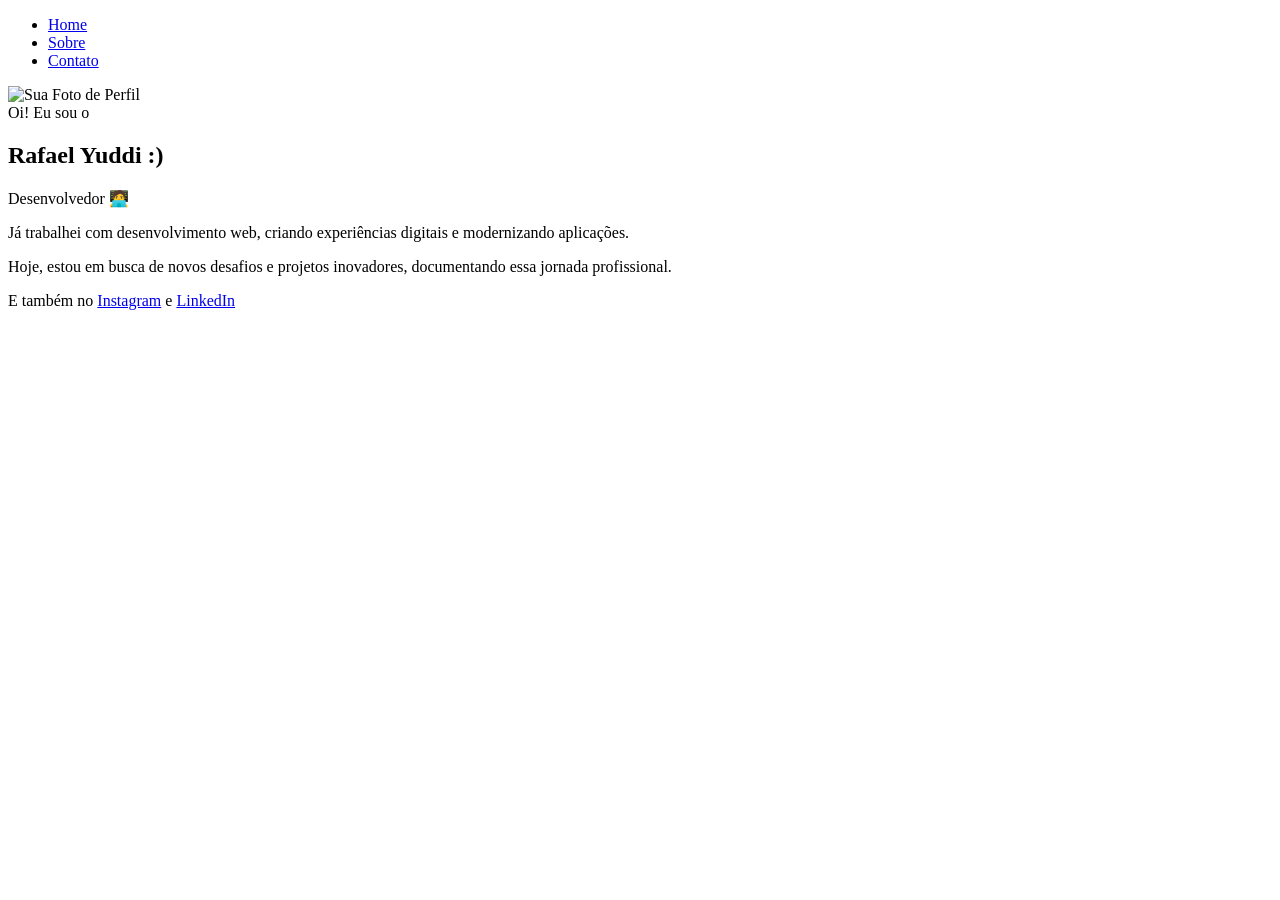
==== Site Competencias/testeSite/index.html @ 27658b01 "Criando as Páginas do desenvolvimento Web" ====
<!doctype html>
<html lang="pt-br">
<head>
    <meta charset="utf-8" />
    <meta name="viewport" content="width=device-width, initial-scale=1.0" />
    <title>Document</title>
    
    <link rel="stylesheet" href="css/style.css" />
</head>

<body>
    <nav>
        <ul>
            <li><a href="index.html" target="_self">Home</a></li>
            <li><a href="about.html" target="_self">Sobre</a></li>
            <li><a href="form.html" target="_self">Contato</a></li>
        </ul>
    </nav>

    <script src="js/script.js"></script>
    
    <main>
    <!-- Seção Principal de Apresentação / Home -->
    <section id="home" class="hero-section">
        
        <!-- Coluna da Esquerda: Sua Foto e Nome -->
        <div class="hero-profile">
            <div class="profile-image-container">
                <img src="img/sua-foto.jpg" alt="Sua Foto de Perfil" class="profile-img">
            </div>
            <span class="greeting">Oi! Eu sou o</span>
            <h1 class="profile-name">Rafael Yuddi :)</h1>
            <p class="profile-subtitle">Desenvolvedor 🧑‍💻</p>
        </div>

        <!-- Coluna da Direita: Resumo do Sobre -->
        <div class="hero-content">
            <p class="intro-text">
                Já trabalhei com desenvolvimento web, criando experiências digitais e modernizando aplicações.
            </p>

            <p class="journey-text">
                Hoje, estou em busca de novos desafios e projetos inovadores, documentando essa jornada profissional.
            </p>

            <p class="social-links">
                E também no <a href="#" target="_blank">Instagram</a> e <a href="#" target="_blank">LinkedIn</a>
            </p>
        </div>

    </section>
</main>





</body>
</html>
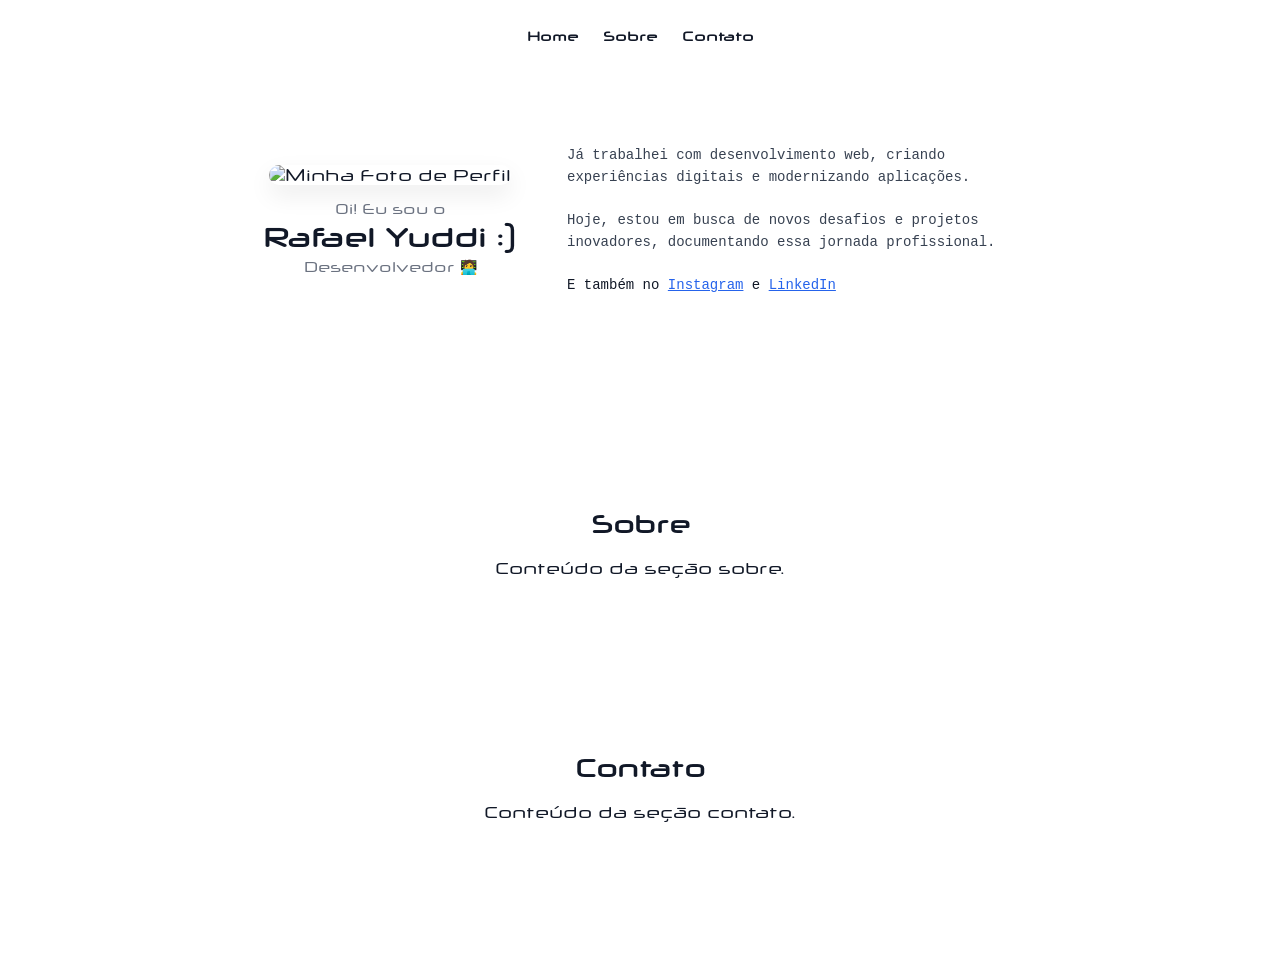
==== commit 1d3a04c0: "Mudancas grandes no HTML e CSS, mudei coisas como, lugar das paginas, ao clicar na pagina, sera redi" ====
--- a/Site Competencias/testeSite/index.html
+++ b/Site Competencias/testeSite/index.html
@@ -3,57 +3,71 @@
 <head>
     <meta charset="utf-8" />
     <meta name="viewport" content="width=device-width, initial-scale=1.0" />
-    <title>Document</title>
+    <title>Meu Portfólio</title>
     
+    <!-- Link para o arquivo de estilos CSS -->
     <link rel="stylesheet" href="css/style.css" />
 </head>
 
 <body>
-    <nav>
-        <ul>
-            <li><a href="index.html" target="_self">Home</a></li>
-            <li><a href="about.html" target="_self">Sobre</a></li>
-            <li><a href="form.html" target="_self">Contato</a></li>
-        </ul>
-    </nav>
 
+    <!-- Cabeçalho com o menu centralizado no topo -->
+    <header class="cabecalho-topo">
+        <nav class="menu-navegacao">
+            <ul>
+                <!-- Links internos para a mesma página (Single Page) -->
+                <li><a href="#home">Home</a></li>
+                <li><a href="#sobre">Sobre</a></li>
+                <li><a href="#contato">Contato</a></li>
+            </ul>
+        </nav>
+    </header>
+
+    <!-- Conteúdo principal do site -->
+    <main>
+        <!-- Seção Principal (Home / Apresentação) -->
+        <section id="home" class="secao-apresentacao">
+            
+            <!-- Coluna da Esquerda: Foto e Nome -->
+            <div class="coluna-perfil">
+                <div class="container-foto">
+                    <img src="img/testeFotominha.jpg" alt="Minha Foto de Perfil" class="imagem-perfil">
+                </div>
+                <span class="texto-saudacao">Oi! Eu sou o</span>
+                <h1 class="nome-perfil">Rafael Yuddi :)</h1>
+                <p class="subtitulo-perfil">Desenvolvedor 🧑‍💻</p>
+            </div>
+
+            <!-- Coluna da Direita: Textos de Resumo -->
+            <div class="coluna-texto">
+                <p class="paragrafo-destaque">
+                    Já trabalhei com desenvolvimento web, criando experiências digitais e modernizando aplicações.
+                </p>
+
+                <p class="paragrafo-comum">
+                    Hoje, estou em busca de novos desafios e projetos inovadores, documentando essa jornada profissional.
+                </p>
+
+                <p class="links-sociais">
+                    E também no <a href="#" target="_blank">Instagram</a> e <a href="#" target="_blank">LinkedIn</a>
+                </p>
+            </div>
+
+        </section>
+
+        <!-- Seções futuras para a navegação suave funcionar -->
+        <section id="sobre" class="secao-futura">
+            <h2>Sobre</h2>
+            <p>Conteúdo da seção sobre.</p>
+        </section>
+
+        <section id="contato" class="secao-futura">
+            <h2>Contato</h2>
+            <p>Conteúdo da seção contato.</p>
+        </section>
+    </main>
+
+    <!-- Script JavaScript no final da página -->
     <script src="js/script.js"></script>
-    
-    <main>
-    <!-- Seção Principal de Apresentação / Home -->
-    <section id="home" class="hero-section">
-        
-        <!-- Coluna da Esquerda: Sua Foto e Nome -->
-        <div class="hero-profile">
-            <div class="profile-image-container">
-                <img src="img/sua-foto.jpg" alt="Sua Foto de Perfil" class="profile-img">
-            </div>
-            <span class="greeting">Oi! Eu sou o</span>
-            <h1 class="profile-name">Rafael Yuddi :)</h1>
-            <p class="profile-subtitle">Desenvolvedor 🧑‍💻</p>
-        </div>
-
-        <!-- Coluna da Direita: Resumo do Sobre -->
-        <div class="hero-content">
-            <p class="intro-text">
-                Já trabalhei com desenvolvimento web, criando experiências digitais e modernizando aplicações.
-            </p>
-
-            <p class="journey-text">
-                Hoje, estou em busca de novos desafios e projetos inovadores, documentando essa jornada profissional.
-            </p>
-
-            <p class="social-links">
-                E também no <a href="#" target="_blank">Instagram</a> e <a href="#" target="_blank">LinkedIn</a>
-            </p>
-        </div>
-
-    </section>
-</main>
-
-
-
-
-
 </body>
 </html>
--- a/Site Competencias/testeSite/css/style.css
+++ b/Site Competencias/testeSite/css/style.css
@@ -0,0 +1,117 @@
+/* Propriedade para a página rolar suavemente ao clicar nos links do menu */
+html {
+    scroll-behavior: smooth;
+}
+
+/* 1. Registra a fonte Neuropol X no seu CSS */
+@font-face {
+    font-family: 'NeuropolX';
+    src: url('../Neuropol X Rg.otf') format('opentype');
+}
+
+/* Configuração geral da página */
+body {
+    margin: 0;
+    padding: 0;
+    font-family: 'NeuropolX', sans-serif;
+    background-color: #ffffff;
+    color: #111827;
+}
+
+/* Cabeçalho e Menu centralizado no topo */
+.cabecalho-topo {
+    display: flex;
+    justify-content: center; /* Centraliza o menu horizontalmente no topo */
+    padding: 25px 0;
+}
+
+.menu-navegacao ul {
+    list-style: none;  /* Remove as bolinhas da lista */
+    display: flex;     /* Coloca os itens um ao lado do outro */
+    gap: 25px;         /* Espaço entre os links */
+    padding: 0;
+    margin: 0;
+}
+
+.menu-navegacao ul li a {
+    font-family: 'NeuropolX', sans-serif;
+    font-weight: bold;
+    font-size: 13px;
+    color: #111827;
+    text-decoration: none; /* Tira o sublinhado */
+}
+
+.menu-navegacao ul li a:hover {
+    color: #4b5563; /* Cor cinza suave ao passar o rato por cima */
+}
+
+/* Layout Principal em 2 Colunas (Foto + Texto lado a lado) */
+.secao-apresentacao {
+    display: flex;
+    justify-content: center;
+    align-items: center; /* ALINHAMENTO PERFEITO: Deixa a foto e o texto na mesma altura vertical */
+    gap: 50px;           /* Espaço entre a coluna da foto e a coluna do texto */
+    padding: 60px 20px;
+    max-width: 1000px;
+    margin: 0 auto;
+}
+
+/* Coluna da Esquerda (Foto e Nome) */
+.coluna-perfil {
+    display: flex;
+    flex-direction: column;
+    align-items: center;
+    text-align: center;
+}
+
+.imagem-perfil {
+    width: 280px;
+    height: 340px;
+    object-fit: cover;
+    border-radius: 24px; /* Cantos arredondados */
+    box-shadow: 0 10px 25px rgba(0, 0, 0, 0.08);
+}
+
+.texto-saudacao {
+    margin-top: 15px;
+    font-size: 14px;
+    color: #6b7280;
+}
+
+.nome-perfil {
+    font-size: 26px;
+    margin: 5px 0;
+    color: #111827;
+}
+
+.subtitulo-perfil {
+    font-size: 14px;
+    color: #6b7280;
+    margin: 0;
+}
+
+/* Coluna da Direita (Textos de resumo) */
+.coluna-texto {
+    max-width: 450px;
+    font-family: monospace, sans-serif; /* Mantém o estilo técnico da fonte do texto */
+    font-size: 14px;
+    line-height: 1.6; /* Melhora o espaçamento entre as linhas do texto */
+}
+
+.paragrafo-destaque, .paragrafo-comum {
+    margin-bottom: 20px;
+    color: #374151;
+}
+
+.links-sociais a {
+    color: #2563eb;
+    text-decoration: underline;
+}
+
+/* Estilo temporário para as outras seções da página única */
+.secao-futura {
+    max-width: 800px;
+    margin: 100px auto;
+    text-align: center;
+    padding: 20px;
+}
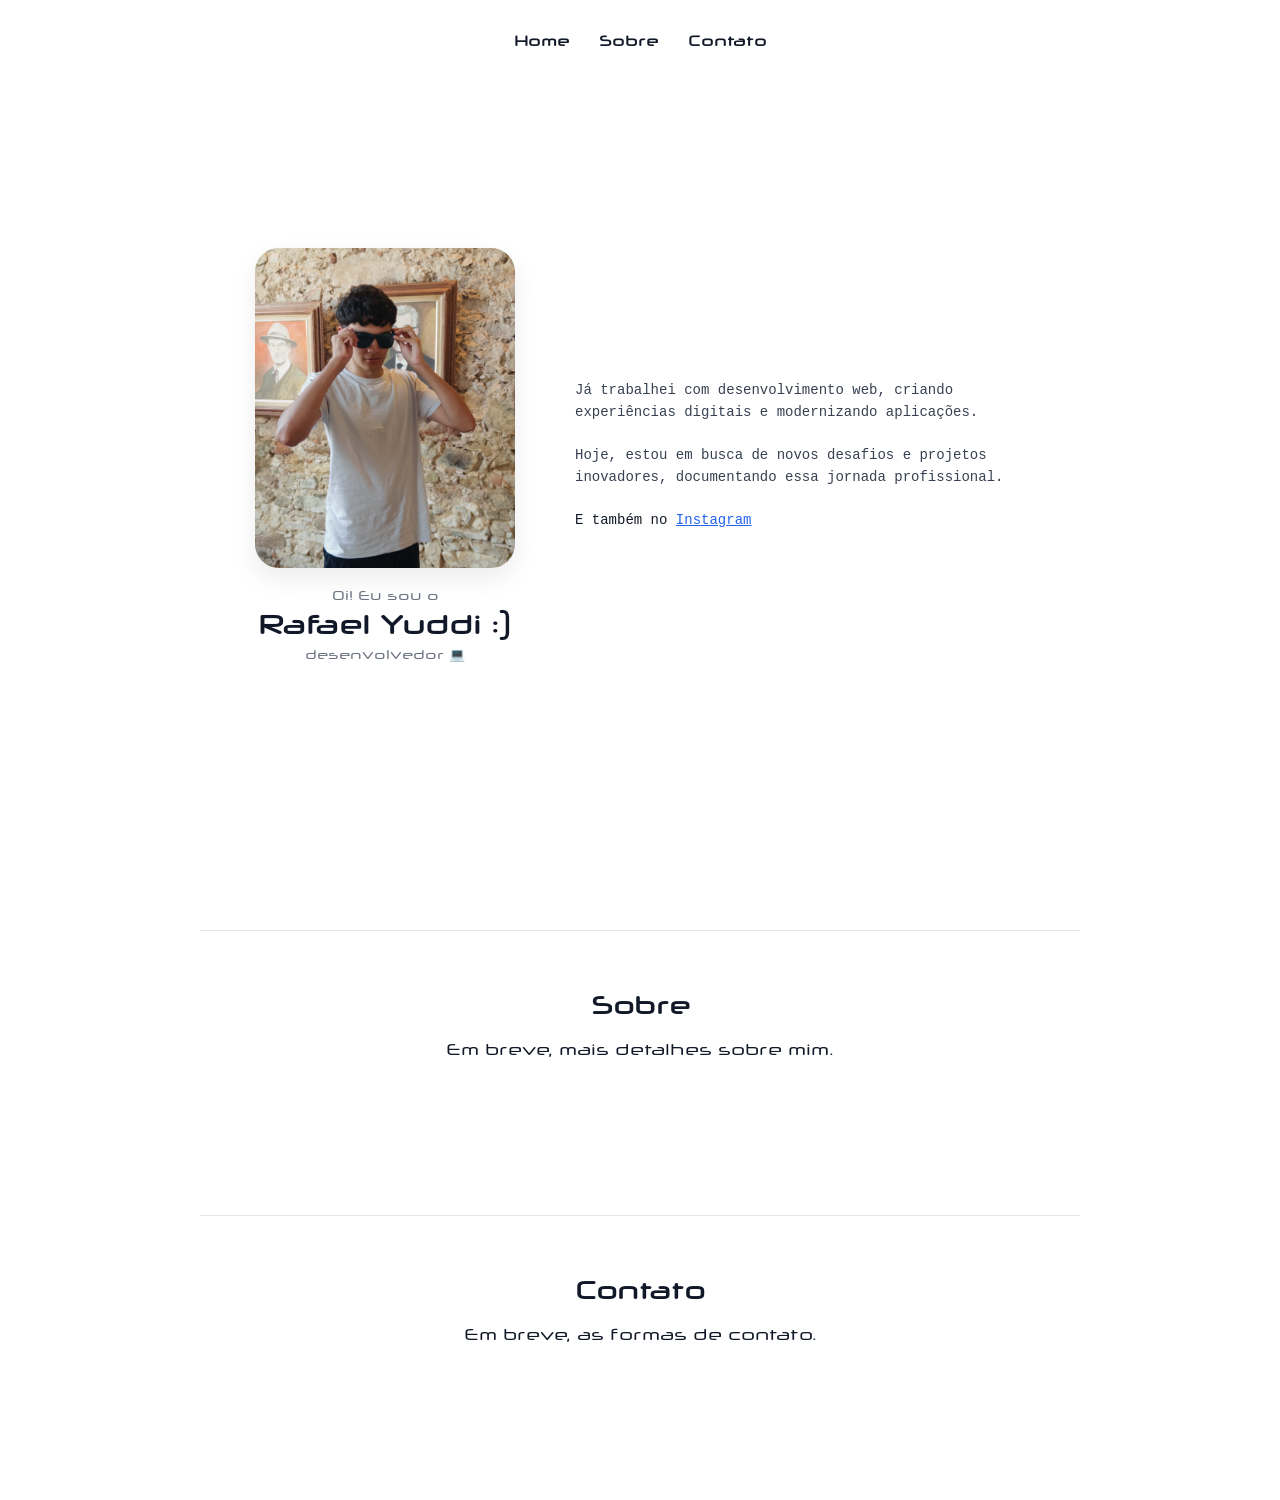
==== commit 24aa17dc: "Documentando oque cada coisa faz no HTML e no CSS" ====
--- a/Site Competencias/testeSite/index.html
+++ b/Site Competencias/testeSite/index.html
@@ -5,17 +5,17 @@
     <meta name="viewport" content="width=device-width, initial-scale=1.0" />
     <title>Meu Portfólio</title>
     
-    <!-- Link para o arquivo de estilos CSS -->
+    <!-- Linkando o arquivo de estilos CSS -->
     <link rel="stylesheet" href="css/style.css" />
 </head>
 
 <body>
 
-    <!-- Cabeçalho com o menu centralizado no topo -->
+    <!-- Cabeçalho contendo o menu de navegação -->
     <header class="cabecalho-topo">
         <nav class="menu-navegacao">
             <ul>
-                <!-- Links internos para a mesma página (Single Page) -->
+                <!-- Links internos para rolar a página suavemente -->
                 <li><a href="#home">Home</a></li>
                 <li><a href="#sobre">Sobre</a></li>
                 <li><a href="#contato">Contato</a></li>
@@ -25,20 +25,20 @@
 
     <!-- Conteúdo principal do site -->
     <main>
-        <!-- Seção Principal (Home / Apresentação) -->
+        <!-- Seção Home / Apresentação -->
         <section id="home" class="secao-apresentacao">
             
-            <!-- Coluna da Esquerda: Foto e Nome -->
+            <!-- Coluna da Esquerda: Sua foto e dados pessoais -->
             <div class="coluna-perfil">
                 <div class="container-foto">
                     <img src="img/testeFotominha.jpg" alt="Minha Foto de Perfil" class="imagem-perfil">
                 </div>
                 <span class="texto-saudacao">Oi! Eu sou o</span>
                 <h1 class="nome-perfil">Rafael Yuddi :)</h1>
-                <p class="subtitulo-perfil">Desenvolvedor 🧑‍💻</p>
+                <p class="subtitulo-perfil">desenvolvedor 💻</p>
             </div>
 
-            <!-- Coluna da Direita: Textos de Resumo -->
+            <!-- Coluna da Direita: Textos de resumo (com fonte de texto comum) -->
             <div class="coluna-texto">
                 <p class="paragrafo-destaque">
                     Já trabalhei com desenvolvimento web, criando experiências digitais e modernizando aplicações.
@@ -49,25 +49,25 @@
                 </p>
 
                 <p class="links-sociais">
-                    E também no <a href="#" target="_blank">Instagram</a> e <a href="#" target="_blank">LinkedIn</a>
+                    E também no <a href="https://instagram.com" target="_blank">Instagram</a>
                 </p>
             </div>
 
         </section>
 
-        <!-- Seções futuras para a navegação suave funcionar -->
+        <!-- Seções futuras apenas para testar a rolagem da página -->
         <section id="sobre" class="secao-futura">
             <h2>Sobre</h2>
-            <p>Conteúdo da seção sobre.</p>
+            <p>Em breve, mais detalhes sobre mim.</p>
         </section>
 
         <section id="contato" class="secao-futura">
             <h2>Contato</h2>
-            <p>Conteúdo da seção contato.</p>
+            <p>Em breve, as formas de contato.</p>
         </section>
     </main>
 
-    <!-- Script JavaScript no final da página -->
+    <!-- Script JavaScript no final -->
     <script src="js/script.js"></script>
 </body>
 </html>
--- a/Site Competencias/testeSite/css/style.css
+++ b/Site Competencias/testeSite/css/style.css
@@ -1,117 +1,134 @@
-/* Propriedade para a página rolar suavemente ao clicar nos links do menu */
+/* Faz com que a página role suavemente ao clicar nos links do menu */
 html {
     scroll-behavior: smooth;
 }
 
-/* 1. Registra a fonte Neuropol X no seu CSS */
+/* 1. Registra a fonte geométrica personalizada (Neuropol X) */
 @font-face {
     font-family: 'NeuropolX';
     src: url('../Neuropol X Rg.otf') format('opentype');
 }
 
-/* Configuração geral da página */
+/* Configuração padrão da página inteira */
 body {
-    margin: 0;
-    padding: 0;
-    font-family: 'NeuropolX', sans-serif;
-    background-color: #ffffff;
-    color: #111827;
+    margin: 0;                     /* Remove as margens padrão do navegador */
+    padding: 0;                    /* Remove os espaçamentos internos padrão */
+    font-family: 'NeuropolX', sans-serif; /* Define a fonte padrão como Neuropol */
+    background-color: #ffffff;     /* Fundo branco */
+    color: #111827;                /* Cor do texto principal (preto escuro) */
 }
 
-/* Cabeçalho e Menu centralizado no topo */
+/* --- ESTILOS DO CABEÇALHO E MENU --- */
+
+/* Posiciona o cabeçalho e centraliza o menu horizontalmente */
 .cabecalho-topo {
-    display: flex;
-    justify-content: center; /* Centraliza o menu horizontalmente no topo */
-    padding: 25px 0;
+    display: flex;                 /* Ativa o Flexbox */
+    justify-content: center;       /* Centraliza o conteúdo no meio da tela */
+    padding: 30px 0;               /* Espaçamento em cima e embaixo do menu */
 }
 
+/* Tira as bolinhas da lista e coloca os itens lado a lado */
 .menu-navegacao ul {
-    list-style: none;  /* Remove as bolinhas da lista */
-    display: flex;     /* Coloca os itens um ao lado do outro */
-    gap: 25px;         /* Espaço entre os links */
+    list-style: none;              /* Remove os pontos pretos da lista */
+    display: flex;                 /* Deixa os links na horizontal */
+    gap: 30px;                     /* Espaço de distância entre cada palavra do menu */
     padding: 0;
     margin: 0;
 }
 
+/* Estiliza a aparência dos links do menu */
 .menu-navegacao ul li a {
-    font-family: 'NeuropolX', sans-serif;
-    font-weight: bold;
-    font-size: 13px;
-    color: #111827;
-    text-decoration: none; /* Tira o sublinhado */
+    font-family: 'NeuropolX', sans-serif; /* Usa a fonte Neuropol */
+    font-weight: bold;             /* Deixa a letra mais grossa */
+    font-size: 14px;               /* Tamanho da letra do menu */
+    color: #111827;                /* Cor do texto do link */
+    text-decoration: none;         /* Remove o sublinhado padrão do link */
 }
 
+/* Efeito quando o mouse passa por cima do menu */
 .menu-navegacao ul li a:hover {
-    color: #4b5563; /* Cor cinza suave ao passar o rato por cima */
+    color: #4b5563;                /* Muda a cor para um cinza mais claro */
 }
 
-/* Layout Principal em 2 Colunas (Foto + Texto lado a lado) */
+/* --- LAYOUT PRINCIPAL (SEÇÃO DE APRESENTAÇÃO) --- */
+
+/* Organiza as colunas da foto e do texto lado a lado */
 .secao-apresentacao {
-    display: flex;
-    justify-content: center;
-    align-items: center; /* ALINHAMENTO PERFEITO: Deixa a foto e o texto na mesma altura vertical */
-    gap: 50px;           /* Espaço entre a coluna da foto e a coluna do texto */
-    padding: 60px 20px;
-    max-width: 1000px;
-    margin: 0 auto;
+    display: flex;                 /* Ativa o Flexbox para alinhar os lados */
+    justify-content: center;       /* Centraliza o bloco na tela */
+    align-items: center;           /* Alinha perfeitamente a foto e o texto na mesma altura vertical */
+    gap: 60px;                     /* Distância entre a foto e o texto ao lado */
+    padding: 60px 20px;            /* Espaçamento interno da seção */
+    max-width: 1000px;             /* Largura máxima que o bloco pode atingir */
+    margin: 0 auto;                /* Centraliza a seção no meio da página */
+    min-height: 70vh;              /* Ocupa boa parte da altura da tela */
 }
 
-/* Coluna da Esquerda (Foto e Nome) */
+/* --- COLUNA DA ESQUERDA (FOTO E NOME) --- */
+
 .coluna-perfil {
     display: flex;
-    flex-direction: column;
-    align-items: center;
+    flex-direction: column;        /* Empilha os elementos (foto em cima, nome embaixo) */
+    align-items: center;           /* Centraliza tudo no meio da coluna */
     text-align: center;
 }
 
+/* Estiliza o tamanho e o formato da sua foto */
 .imagem-perfil {
-    width: 280px;
-    height: 340px;
-    object-fit: cover;
-    border-radius: 24px; /* Cantos arredondados */
-    box-shadow: 0 10px 25px rgba(0, 0, 0, 0.08);
+    width: 260px;                  /* Largura da imagem */
+    height: 320px;                 /* Altura da imagem */
+    object-fit: cover;             /* Evita que a foto fique esticada */
+    border-radius: 24px;           /* Arredonda as pontas da foto igual à referência */
+    box-shadow: 0 10px 25px rgba(0, 0, 0, 0.08); /* Cria uma sombra bem suave embaixo */
 }
 
+/* Texto pequeno de saudação ("Oi! Eu sou o") */
 .texto-saudacao {
     margin-top: 15px;
-    font-size: 14px;
-    color: #6b7280;
+    font-size: 13px;
+    color: #6b7280;                /* Cor cinza */
 }
 
+/* Seu nome em destaque */
 .nome-perfil {
     font-size: 26px;
-    margin: 5px 0;
-    color: #111827;
+    margin: 6px 0;
+    font-family: 'NeuropolX', sans-serif; /* Mantém a fonte do seu projeto no nome */
 }
 
+/* Subtítulo abaixo do nome */
 .subtitulo-perfil {
-    font-size: 14px;
+    font-size: 13px;
     color: #6b7280;
     margin: 0;
 }
 
-/* Coluna da Direita (Textos de resumo) */
+/* --- COLUNA DA DIREITA (TEXTOS E PARÁGRAFOS) --- */
+
 .coluna-texto {
-    max-width: 450px;
-    font-family: monospace, sans-serif; /* Mantém o estilo técnico da fonte do texto */
-    font-size: 14px;
-    line-height: 1.6; /* Melhora o espaçamento entre as linhas do texto */
+    max-width: 450px;              /* Limita a largura do texto para não esticar demais */
+    font-family: monospace;        /* MUDA A FONTE APENas AQUI: Usa a fonte limpa/tipo máquina de escrever igual à inspiração */
+    font-size: 14px;               /* Tamanho da letra dos parágrafos */
+    line-height: 1.6;              /* Aumenta o espaço entre as linhas para facilitar a leitura */
 }
 
+/* Espaçamento entre os parágrafos de texto */
 .paragrafo-destaque, .paragrafo-comum {
     margin-bottom: 20px;
-    color: #374151;
+    color: #374151;                /* Cor cinza escura confortável para leitura */
 }
 
+/* Estilo do link do Instagram */
 .links-sociais a {
-    color: #2563eb;
-    text-decoration: underline;
+    color: #2563eb;                /* Cor azulada de link */
+    text-decoration: underline;    /* Mantém o sublinhado para parecer link */
 }
 
-/* Estilo temporário para as outras seções da página única */
+/* Estilo temporário para as seções abaixo (para testar o clique do menu) */
 .secao-futura {
     max-width: 800px;
     margin: 100px auto;
     text-align: center;
-    padding: 20px;
+    padding: 40px;
+    border-top: 1px solid #e5e7eb;
 }
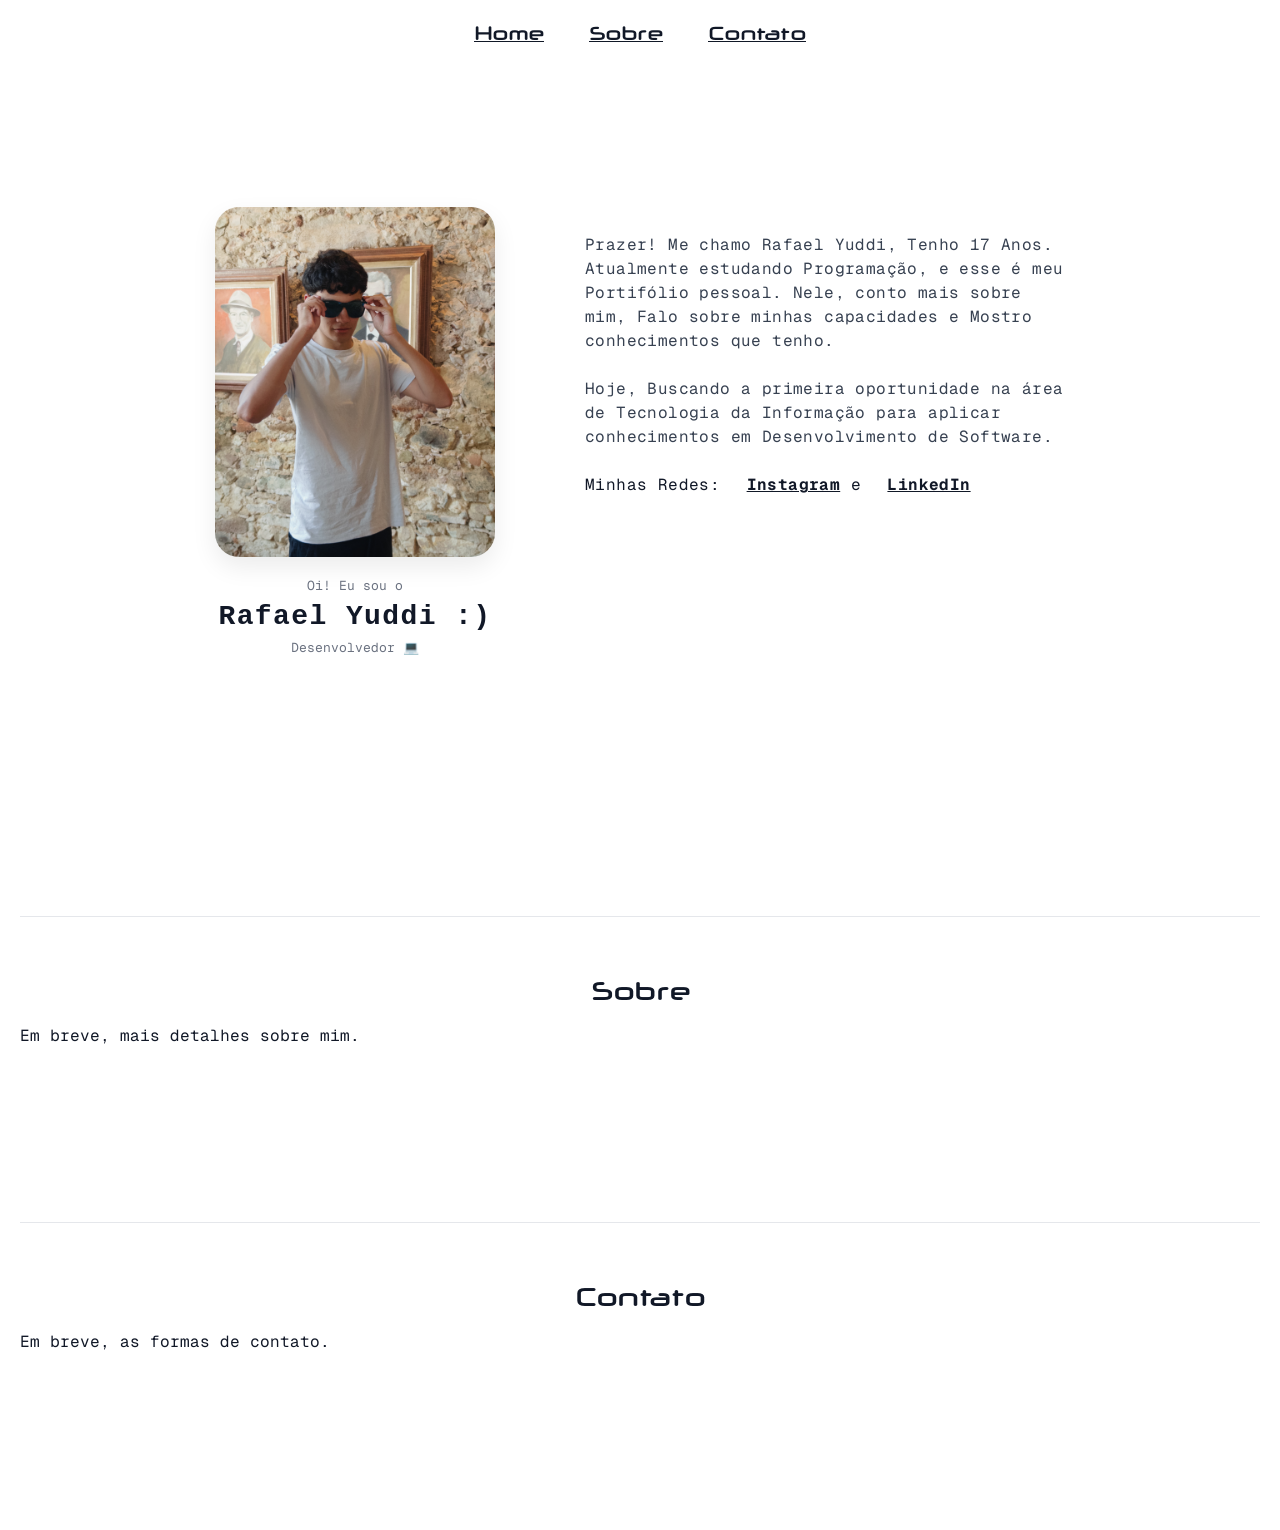
==== commit 45371f37: "Modificações no HTML e CSS" ====
--- a/Site Competencias/testeSite/index.html
+++ b/Site Competencias/testeSite/index.html
@@ -1,73 +1,116 @@
 <!doctype html>
 <html lang="pt-br">
-<head>
+  <head>
     <meta charset="utf-8" />
     <meta name="viewport" content="width=device-width, initial-scale=1.0" />
     <title>Meu Portfólio</title>
-    
-    <!-- Linkando o arquivo de estilos CSS -->
+
+    <!-- Link para o arquivo de estilos CSS -->
     <link rel="stylesheet" href="css/style.css" />
-</head>
+    <!-- Carrega a fonte Geist Mono do Google Fonts -->
+    <link
+      href="https://fonts.googleapis.com/css2?family=Geist+Mono:wght@400;700&display=swap"
+      rel="stylesheet"
+    />
+  </head>
 
-<body>
-
-    <!-- Cabeçalho contendo o menu de navegação -->
+  <body>
+    <!-- Cabeçalho com o menu de navegação centralizado no topo -->
     <header class="cabecalho-topo">
-        <nav class="menu-navegacao">
-            <ul>
-                <!-- Links internos para rolar a página suavemente -->
-                <li><a href="#home">Home</a></li>
-                <li><a href="#sobre">Sobre</a></li>
-                <li><a href="#contato">Contato</a></li>
-            </ul>
-        </nav>
+      <nav class="menu-navegacao">
+        <ul>
+          <!-- Links internos para rolar a página suavemente -->
+          <li><a href="#home">Home</a></li>
+          <li><a href="#sobre">Sobre</a></li>
+          <li><a href="#contato">Contato</a></li>
+        </ul>
+      </nav>
     </header>
 
     <!-- Conteúdo principal do site -->
     <main>
-        <!-- Seção Home / Apresentação -->
-        <section id="home" class="secao-apresentacao">
-            
-            <!-- Coluna da Esquerda: Sua foto e dados pessoais -->
-            <div class="coluna-perfil">
-                <div class="container-foto">
-                    <img src="img/testeFotominha.jpg" alt="Minha Foto de Perfil" class="imagem-perfil">
-                </div>
-                <span class="texto-saudacao">Oi! Eu sou o</span>
-                <h1 class="nome-perfil">Rafael Yuddi :)</h1>
-                <p class="subtitulo-perfil">desenvolvedor 💻</p>
-            </div>
+      <!-- Seção Principal / Home -->
+      <section id="home" class="secao-apresentacao">
+        <!-- Coluna da Esquerda: Foto, Nome e Subtítulo -->
+        <div class="coluna-perfil">
+          <div class="container-foto">
+            <img
+              src="img/testeFotominha.jpg"
+              alt="Minha Foto de Perfil"
+              class="imagem-perfil"
+            />
+          </div>
+          <span class="texto-saudacao">Oi! Eu sou o</span>
+          <h1 class="nome-perfil">Rafael Yuddi :)</h1>
+          <p class="subtitulo-perfil">Desenvolvedor 💻</p>
+        </div>
 
-            <!-- Coluna da Direita: Textos de resumo (com fonte de texto comum) -->
-            <div class="coluna-texto">
-                <p class="paragrafo-destaque">
-                    Já trabalhei com desenvolvimento web, criando experiências digitais e modernizando aplicações.
-                </p>
+        <!-- Coluna da Direita: Textos descritivos e link do Instagram -->
+        <div class="coluna-texto">
+          <p class="paragrafo-destaque">
+            Prazer! Me chamo Rafael Yuddi, Tenho 17 Anos. Atualmente estudando Programação, e esse é meu Portifólio pessoal.
+            Nele, conto mais sobre mim, Falo sobre minhas capacidades e Mostro conhecimentos que tenho.
+          </p>
 
-                <p class="paragrafo-comum">
-                    Hoje, estou em busca de novos desafios e projetos inovadores, documentando essa jornada profissional.
-                </p>
+          <p class="paragrafo-comum">
+            Hoje, Buscando a primeira oportunidade na área de Tecnologia da Informação para aplicar conhecimentos em Desenvolvimento de Software.
+          </p>
 
-                <p class="links-sociais">
-                    E também no <a href="https://instagram.com" target="_blank">Instagram</a>
-                </p>
-            </div>
+          <p class="links-sociais">
+            Minhas Redes:
+            <a
+              href="www.instagram.com/leafarxz/"
+              target="_blank"
+              rel="noopener noreferrer"
+              class="inline-flex items-center gap-1 align-middle font-medium text-truffle-trouble underline underline-offset-4 decoration-truffle-trouble/40 hover:decoration-truffle-trouble transition-colors"
+            >
+              <img
+                alt
+                loading="lazy"
+                width="16"
+                height="16"
+                decoding="async"
+                data-nimg="1"
+                style="color: transparent"
+                src="/instagram.svg"
+              />Instagram</a
+            >
 
-        </section>
+            e
+            <a
+              href="https://www.linkedin.com/in/lucas-yudi-ganeko-1ba3b3178"
+              target="_blank"
+              rel="noopener noreferrer"
+              class="inline-flex items-center gap-1 align-middle font-medium text-truffle-trouble underline underline-offset-4 decoration-truffle-trouble/40 hover:decoration-truffle-trouble transition-colors"
+            >
+              <img
+                alt=""
+                loading="lazy"
+                width="16"
+                height="16"
+                decoding="async"
+                data-nimg="1"
+                style="color: transparent"
+                src="/linkedin.svg"
+              />LinkedIn</a
+            >
+          </p>
+        </div>
+      </section>
 
-        <!-- Seções futuras apenas para testar a rolagem da página -->
-        <section id="sobre" class="secao-futura">
-            <h2>Sobre</h2>
-            <p>Em breve, mais detalhes sobre mim.</p>
-        </section>
+      <!-- Seções futuras para testar a rolagem da página -->
+      <section id="sobre" class="secao-futura">
+        <h2>Sobre</h2>
+        <p>Em breve, mais detalhes sobre mim.</p>
+      </section>
 
-        <section id="contato" class="secao-futura">
-            <h2>Contato</h2>
-            <p>Em breve, as formas de contato.</p>
-        </section>
+      <section id="contato" class="secao-futura">
+        <h2>Contato</h2>
+        <p>Em breve, as formas de contato.</p>
+      </section>
     </main>
 
     <!-- Script JavaScript no final -->
     <script src="js/script.js"></script>
-</body>
-</html>+  </body>
+</html>
--- a/Site Competencias/testeSite/css/style.css
+++ b/Site Competencias/testeSite/css/style.css
@@ -1,134 +1,153 @@
-/* Faz com que a página role suavemente ao clicar nos links do menu */
+/* Faz com que a página deslize suavemente ao clicar nos links do menu */
 html {
     scroll-behavior: smooth;
 }
 
-/* 1. Registra a fonte geométrica personalizada (Neuropol X) */
+/* Registra a fonte geométrica personalizada (Para o menu e os Titulos do Portifólio) */
 @font-face {
     font-family: 'NeuropolX';
     src: url('../Neuropol X Rg.otf') format('opentype');
 }
 
-/* Configuração padrão da página inteira */
+/* Configuração geral da página inteira */
 body {
-    margin: 0;                     /* Remove as margens padrão do navegador */
-    padding: 0;                    /* Remove os espaçamentos internos padrão */
-    font-family: 'NeuropolX', sans-serif; /* Define a fonte padrão como Neuropol */
-    background-color: #ffffff;     /* Fundo branco */
-    color: #111827;                /* Cor do texto principal (preto escuro) */
+    margin: 0;                    /* Remove a margem padrão das bordas da tela */
+    padding: 0;                   /* Remove o espaçamento interno padrão */
+    background-color: #ffffff;    /* Define o fundo da página como branco puro */
+    color: #111827;               /* Define a cor padrão dos textos */
+    font-family: 'Geist Mono', monospace; /* Fonte do portfólio inspirador, com a monospace comum como reserva */
 }
 
-/* --- ESTILOS DO CABEÇALHO E MENU --- */
+/* --- ESTILOS DO MENU --- */
 
-/* Posiciona o cabeçalho e centraliza o menu horizontalmente */
+/* Caixa que segura o menu: centraliza ele horizontalmente no topo */
 .cabecalho-topo {
-    display: flex;                 /* Ativa o Flexbox */
-    justify-content: center;       /* Centraliza o conteúdo no meio da tela */
-    padding: 30px 0;               /* Espaçamento em cima e embaixo do menu */
+    display: flex;                /* Ativa o Flexbox */
+    justify-content: center;      /* Joga o conteúdo para o centro exato da tela */
+    padding: 22px 0;              /* Dá um espaço do topo da pagina cima e embaixo do menu */
 }
 
-/* Tira as bolinhas da lista e coloca os itens lado a lado */
+/* Configuração da lista (ul) do menu */
 .menu-navegacao ul {
-    list-style: none;              /* Remove os pontos pretos da lista */
-    display: flex;                 /* Deixa os links na horizontal */
-    gap: 30px;                     /* Espaço de distância entre cada palavra do menu */
+    list-style: none;             /* Tira as bolinhas pretas da lista */
+    display: flex;                /* Coloca os itens (li) um ao lado do outro */
+    gap: 45px;                    /* Cria o espaço de distância entre as palavras do menu */
     padding: 0;
     margin: 0;
 }
 
-/* Estiliza a aparência dos links do menu */
+/* Estiliza os links (a) do menu */
 .menu-navegacao ul li a {
-    font-family: 'NeuropolX', sans-serif; /* Usa a fonte Neuropol */
-    font-weight: bold;             /* Deixa a letra mais grossa */
-    font-size: 14px;               /* Tamanho da letra do menu */
-    color: #111827;                /* Cor do texto do link */
-    text-decoration: none;         /* Remove o sublinhado padrão do link */
+    font-family: 'NeuropolX', sans-serif; /* Usa a sua fonte Neuropol no menu */
+    font-weight: bold;            /* Deixa a letra mais encorpada */
+    font-size: 18px;              /* Tamanho da letra do menu */
+    color: #111827;               /* Cor escura para o texto */
+    /*text-decoration: none;        se quise Tira o sublinhado padrão dos links */
 }
 
 /* Efeito quando o mouse passa por cima do menu */
 .menu-navegacao ul li a:hover {
-    color: #4b5563;                /* Muda a cor para um cinza mais claro */
+    color: #566c8a;               /* Muda levemente para cinza ao passar o mouse */
 }
 
-/* --- LAYOUT PRINCIPAL (SEÇÃO DE APRESENTAÇÃO) --- */
-
-/* Organiza as colunas da foto e do texto lado a lado */
-.secao-apresentacao {
-    display: flex;                 /* Ativa o Flexbox para alinhar os lados */
-    justify-content: center;       /* Centraliza o bloco na tela */
-    align-items: center;           /* Alinha perfeitamente a foto e o texto na mesma altura vertical */
-    gap: 60px;                     /* Distância entre a foto e o texto ao lado */
-    padding: 60px 20px;            /* Espaçamento interno da seção */
-    max-width: 1000px;             /* Largura máxima que o bloco pode atingir */
-    margin: 0 auto;                /* Centraliza a seção no meio da página */
-    min-height: 70vh;              /* Ocupa boa parte da altura da tela */
+/* Caixa que envolve todo o conteúdo do site */
+main {
+    max-width: 1330px;    /* mesma largura máxima que você já usa na apresentação */
+    margin: 0 auto;       /* centraliza a caixa na tela */
+    padding: 0 20px;      /* espaço nos lados */
 }
 
-/* --- COLUNA DA ESQUERDA (FOTO E NOME) --- */
+
+/* --- LAYOUT PRINCIPAL (FOTO + TEXTO LADO A LADO) --- */
+
+/* Caixa que organiza a foto e o texto lado a lado */
+.secao-apresentacao {
+    display: flex;                /* Ativa o Flexbox para criar duas colunas */
+    justify-content: center;      /* Centraliza o bloco inteiro na tela */
+    align-items: flex-start;      /* Alinha o topo da foto e do texto para nivelarem juntos */
+    gap: 90px;                    /* Espaço exato entre a foto e o texto ao lado */
+    padding: 140px 20px;           /* Espaçamento interno */
+    max-width: 1100px;            /* Largura máxima limite */
+    margin: 0 auto;               /* Centraliza a seção no meio da página */
+}
+
+/* --- COLUNA DA ESQUERDA (FOTO E SEU NOME) --- */
 
 .coluna-perfil {
     display: flex;
-    flex-direction: column;        /* Empilha os elementos (foto em cima, nome embaixo) */
-    align-items: center;           /* Centraliza tudo no meio da coluna */
-    text-align: center;
+    flex-direction: column;       /* Empilha os itens verticalmente */
+    align-items: center;          /* Centraliza todos os itens no meio da coluna */
+    text-align: center;           /* Alinha o texto ao centro */
 }
 
-/* Estiliza o tamanho e o formato da sua foto */
+/* Estiliza o tamanho e as bordas da sua foto */
 .imagem-perfil {
-    width: 260px;                  /* Largura da imagem */
-    height: 320px;                 /* Altura da imagem */
-    object-fit: cover;             /* Evita que a foto fique esticada */
-    border-radius: 24px;           /* Arredonda as pontas da foto igual à referência */
-    box-shadow: 0 10px 25px rgba(0, 0, 0, 0.08); /* Cria uma sombra bem suave embaixo */
+    width: 280px;                 /* Largura fixa da foto */
+    height: 350px;                /* Altura fixa da foto */
+    object-fit: cover;            /* Evita que a foto fique distorcida ou esticada */
+    border-radius: 24px;          /* Deixa as bordas arredondadas igual à inspiração */
+    box-shadow: 0 10px 25px rgba(0, 0, 0, 0.08); /* Sombra suave embaixo da foto */
 }
 
 /* Texto pequeno de saudação ("Oi! Eu sou o") */
 .texto-saudacao {
-    margin-top: 15px;
-    font-size: 13px;
-    color: #6b7280;                /* Cor cinza */
+    margin-top: 15px;             /* Espaço entre a foto e essa frase */
+    font-size: 13px;              /* Tamanho pequeno da letra */
+    color: #6b7280;               /* Cor cinza suave */
 }
 
-/* Seu nome em destaque */
+/* O seu nome em destaque - Ajustado para usar fonte limpa e espaçamento idêntico */
 .nome-perfil {
-    font-size: 26px;
-    margin: 6px 0;
-    font-family: 'NeuropolX', sans-serif; /* Mantém a fonte do seu projeto no nome */
+    font-size: 28px;              /* Tamanho proporcional ao original */
+    margin: 7px 0;                /* Margem em cima e embaixo */
+    font-family: 'Neuropol X', monospace;     /* Usa a mesma fonte limpa da referência */
+    font-weight: bold;            /* Deixa o traço firme */
+    letter-spacing: 0.05em;        /* Espaçamento sutil entre as letras igual ao modelo */
+    color: #111827;               /* Cor escura */
 }
 
-/* Subtítulo abaixo do nome */
+/* Subtítulo abaixo do nome ("dev há 3 semanas") */
 .subtitulo-perfil {
-    font-size: 13px;
-    color: #6b7280;
+    font-size: 13px;              /* Tamanho pequeno */
+    color: #6b7280;               /* Cor cinza suave */
     margin: 0;
 }
 
-/* --- COLUNA DA DIREITA (TEXTOS E PARÁGRAFOS) --- */
+/* --- COLUNA DA DIREITA (TEXTOS DE RESUMO) --- */
 
 .coluna-texto {
-    max-width: 450px;              /* Limita a largura do texto para não esticar demais */
-    font-family: monospace;        /* MUDA A FONTE APENas AQUI: Usa a fonte limpa/tipo máquina de escrever igual à inspiração */
-    font-size: 14px;               /* Tamanho da letra dos parágrafos */
-    line-height: 1.6;              /* Aumenta o espaço entre as linhas para facilitar a leitura */
+    max-width: 480px;
+    font-size: 16px;              /* era 14px; */
+    letter-spacing: 0.025em;      /* espaço entre letras, igual ao tracking-wide */
+    line-height: 1.5;
+    padding-top: 10px;    /* o texto começa um pouco abaixo do topo da foto*/
 }
 
-/* Espaçamento entre os parágrafos de texto */
+/* Espaçamento abaixo de cada parágrafo de texto */
 .paragrafo-destaque, .paragrafo-comum {
-    margin-bottom: 20px;
-    color: #374151;                /* Cor cinza escura confortável para leitura */
+    margin-bottom: 24px;          /* Distância de respiro entre os parágrafos */
+    color: #374151;               /* Cor cinza escura */
 }
 
 /* Estilo do link do Instagram */
 .links-sociais a {
-    color: #2563eb;                /* Cor azulada de link */
-    text-decoration: underline;    /* Mantém o sublinhado para parecer link */
+    color: #111827;               /* Cor escura para combinar com o texto */
+    text-decoration: underline;   /* Mantém o sublinhado clássico de link */
+    font-weight: bold;            /* Deixa a palavra em negrito */
 }
 
-/* Estilo temporário para as seções abaixo (para testar o clique do menu) */
+/* --- SEÇÕES FUTURAS --- */
+
 .secao-futura {
-    max-width: 800px;
-    margin: 100px auto;
+    max-width: 1330px;
+    margin: 120px auto;
+    text-align: left;
+    padding: 40px 0;      /* sem espaço nos lados: o texto começa na borda esquerda da main */
+    border-top: 1px solid #e5e7eb;
+}
+
+/* Títulos das seções Sobre e Contato */
+.secao-futura h2 {
+    font-family: 'NeuropolX', sans-serif; /* mesma fonte do menu */
     text-align: center;
-    padding: 40px;
-    border-top: 1px solid #e5e7eb;
 }
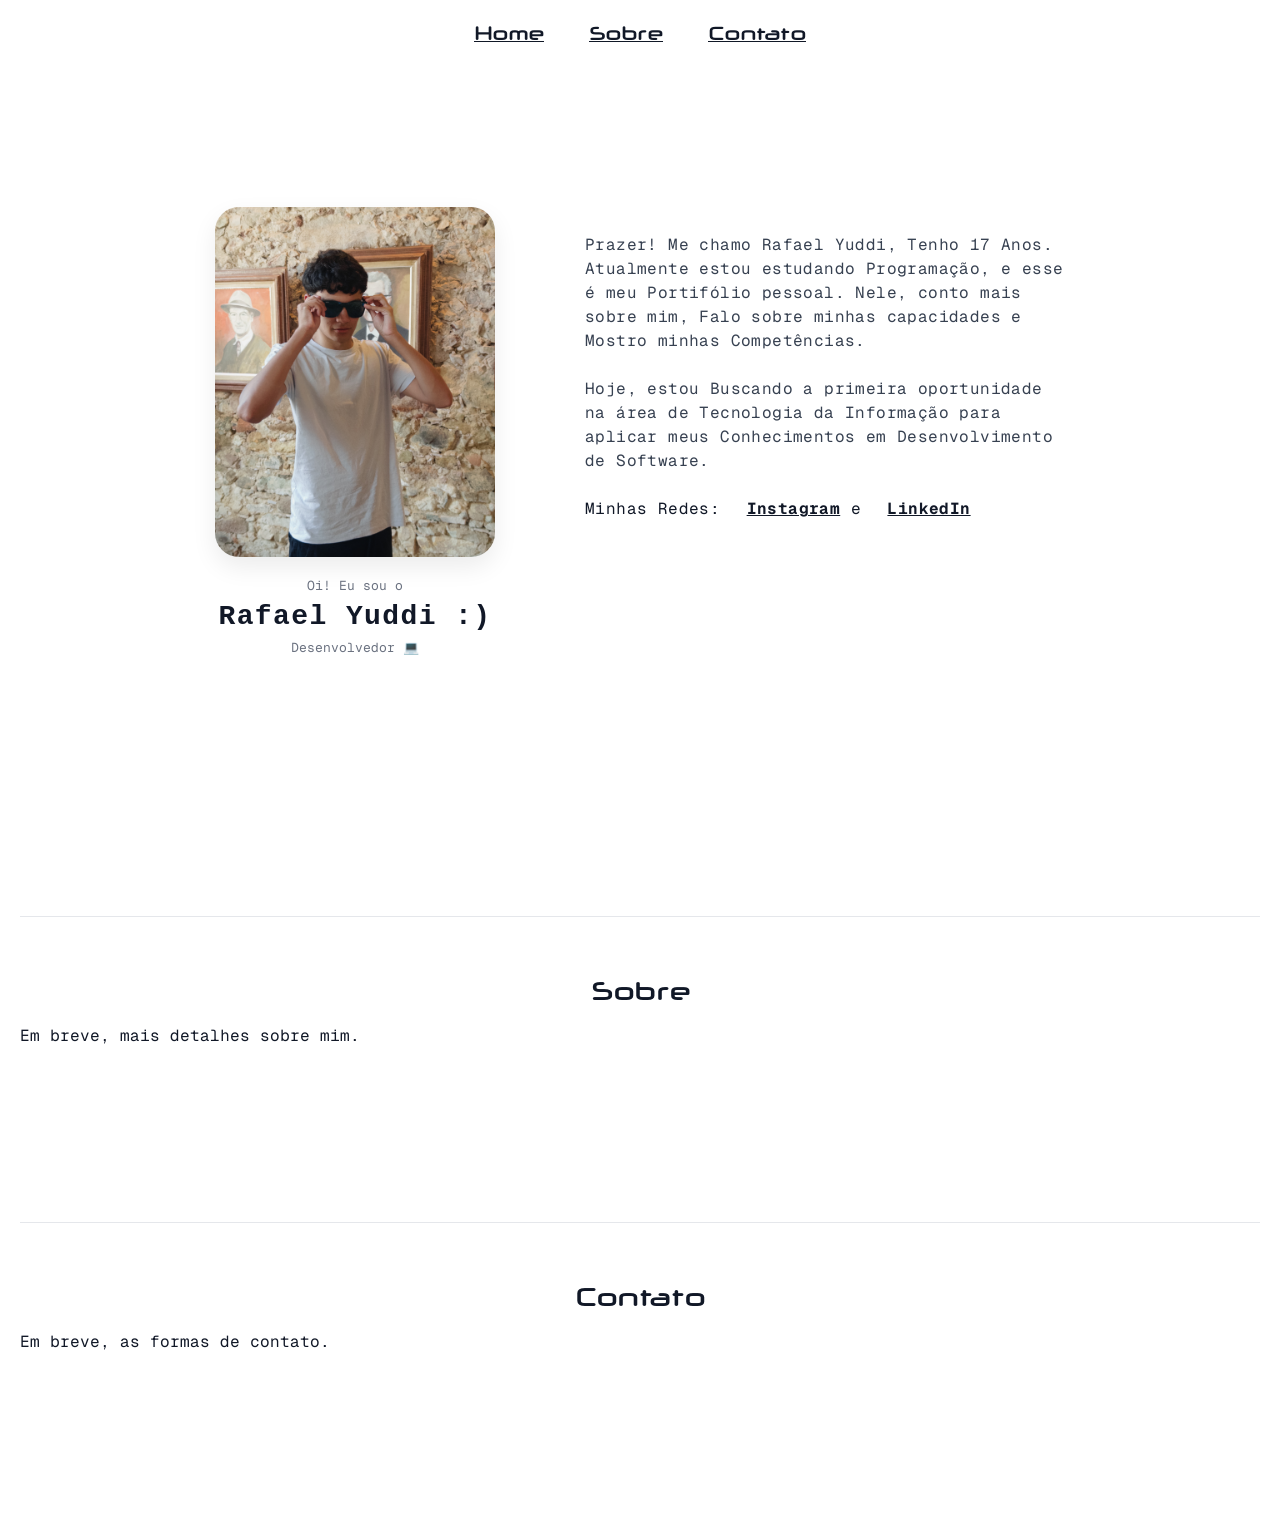
==== commit 24b8c3d6: "Alteraçao na Mensagem da Pagina Inicial" ====
--- a/Site Competencias/testeSite/index.html
+++ b/Site Competencias/testeSite/index.html
@@ -48,12 +48,12 @@
         <!-- Coluna da Direita: Textos descritivos e link do Instagram -->
         <div class="coluna-texto">
           <p class="paragrafo-destaque">
-            Prazer! Me chamo Rafael Yuddi, Tenho 17 Anos. Atualmente estudando Programação, e esse é meu Portifólio pessoal.
-            Nele, conto mais sobre mim, Falo sobre minhas capacidades e Mostro conhecimentos que tenho.
+            Prazer! Me chamo Rafael Yuddi, Tenho 17 Anos. Atualmente estou estudando Programação, e esse é meu Portifólio pessoal.
+            Nele, conto mais sobre mim, Falo sobre minhas capacidades e Mostro minhas Competências.
           </p>
 
           <p class="paragrafo-comum">
-            Hoje, Buscando a primeira oportunidade na área de Tecnologia da Informação para aplicar conhecimentos em Desenvolvimento de Software.
+            Hoje, estou Buscando a primeira oportunidade na área de Tecnologia da Informação para aplicar meus Conhecimentos em Desenvolvimento de Software.
           </p>
 
           <p class="links-sociais">
--- a/Site Competencias/testeSite/css/style.css
+++ b/Site Competencias/testeSite/css/style.css
@@ -1,153 +1,176 @@
-/* Faz com que a página deslize suavemente ao clicar nos links do menu */
+/* =========================================================
+   CONFIGURAÇÕES GERAIS
+   ========================================================= */
+
+/* Faz a página deslizar suavemente (em vez de pular) ao clicar nos links do menu */
 html {
     scroll-behavior: smooth;
 }
 
-/* Registra a fonte geométrica personalizada (Para o menu e os Titulos do Portifólio) */
+/* Registra a fonte Neuropol X para podermos usá-la com o nome 'NeuropolX'.
+   Ela é usada no menu e nos títulos das seções */
 @font-face {
-    font-family: 'NeuropolX';
-    src: url('../Neuropol X Rg.otf') format('opentype');
+    font-family: 'NeuropolX';                           /* nome que usaremos no CSS para chamar essa fonte */
+    src: url('../Neuropol X Rg.otf') format('opentype'); /* caminho do arquivo da fonte (../ = sobe uma pasta, saindo de css/) */
 }
 
-/* Configuração geral da página inteira */
+/* Estilo base da página inteira. Tudo que não tiver regra própria herda daqui */
 body {
-    margin: 0;                    /* Remove a margem padrão das bordas da tela */
-    padding: 0;                   /* Remove o espaçamento interno padrão */
-    background-color: #ffffff;    /* Define o fundo da página como branco puro */
-    color: #111827;               /* Define a cor padrão dos textos */
-    font-family: 'Geist Mono', monospace; /* Fonte do portfólio inspirador, com a monospace comum como reserva */
-}
-
-/* --- ESTILOS DO MENU --- */
-
-/* Caixa que segura o menu: centraliza ele horizontalmente no topo */
-.cabecalho-topo {
-    display: flex;                /* Ativa o Flexbox */
-    justify-content: center;      /* Joga o conteúdo para o centro exato da tela */
-    padding: 22px 0;              /* Dá um espaço do topo da pagina cima e embaixo do menu */
-}
-
-/* Configuração da lista (ul) do menu */
-.menu-navegacao ul {
-    list-style: none;             /* Tira as bolinhas pretas da lista */
-    display: flex;                /* Coloca os itens (li) um ao lado do outro */
-    gap: 45px;                    /* Cria o espaço de distância entre as palavras do menu */
-    padding: 0;
-    margin: 0;
-}
-
-/* Estiliza os links (a) do menu */
-.menu-navegacao ul li a {
-    font-family: 'NeuropolX', sans-serif; /* Usa a sua fonte Neuropol no menu */
-    font-weight: bold;            /* Deixa a letra mais encorpada */
-    font-size: 18px;              /* Tamanho da letra do menu */
-    color: #111827;               /* Cor escura para o texto */
-    /*text-decoration: none;        se quise Tira o sublinhado padrão dos links */
-}
-
-/* Efeito quando o mouse passa por cima do menu */
-.menu-navegacao ul li a:hover {
-    color: #566c8a;               /* Muda levemente para cinza ao passar o mouse */
-}
-
-/* Caixa que envolve todo o conteúdo do site */
-main {
-    max-width: 1330px;    /* mesma largura máxima que você já usa na apresentação */
-    margin: 0 auto;       /* centraliza a caixa na tela */
-    padding: 0 20px;      /* espaço nos lados */
+    margin: 0;                                /* remove a margem padrão que o navegador coloca nas bordas */
+    padding: 0;                               /* remove o espaço interno padrão */
+    background-color: #ffffff;                /* fundo branco */
+    color: #111827;                           /* cor padrão dos textos (preto suave) */
+    font-family: 'Geist Mono', monospace;     /* fonte padrão do site (a do Yudi); se não carregar, usa a monospace comum */
 }
 
 
-/* --- LAYOUT PRINCIPAL (FOTO + TEXTO LADO A LADO) --- */
+/* =========================================================
+   MENU (Home / Sobre / Contato)
+   ========================================================= */
+
+/* Caixa do cabeçalho: segura o menu e o centraliza no topo da tela */
+.cabecalho-topo {
+    display: flex;                            /* ativa o Flexbox para poder alinhar o conteúdo */
+    justify-content: center;                  /* centraliza o menu na horizontal */
+    padding: 22px 0;                          /* espaço interno: 22px acima e abaixo do menu, 0 nos lados */
+}
+
+/* Lista (ul) do menu: transforma a lista vertical em uma linha horizontal */
+.menu-navegacao ul {
+    list-style: none;                         /* tira as bolinhas da lista */
+    display: flex;                            /* coloca os itens (li) lado a lado */
+    gap: 45px;                                /* distância entre Home, Sobre e Contato */
+    padding: 0;                               /* tira o recuo padrão da lista */
+    margin: 0;                                /* tira a margem padrão da lista */
+}
+
+/* Links (a) do menu: aparência das palavras */
+.menu-navegacao ul li a {
+    font-family: 'NeuropolX', sans-serif;     /* fonte Neuropol X; se falhar, usa sans-serif comum */
+    font-weight: bold;                        /* negrito */
+    font-size: 18px;                          /* tamanho da letra */
+    color: #111827;                           /* cor do texto (preto suave) */
+    /*text-decoration: none;*/                /* DESATIVADA: se tirar os símbolos de comentário, o sublinhado dos links some */
+}
+
+/* Efeito do menu ao passar o mouse por cima */
+.menu-navegacao ul li a:hover {
+    color: #566c8a;                           /* muda para um azul acinzentado quando o mouse está em cima */
+}
+
+
+/* =========================================================
+   CAIXA PRINCIPAL (envolve todo o conteúdo do site)
+   ========================================================= */
+
+/* A tag <main> é a "coluna" central onde ficam todas as seções */
+main {
+    max-width: 1330px;                        /* largura máxima da coluna; em telas maiores ela para de crescer */
+    margin: 0 auto;                           /* 0 em cima/embaixo; "auto" nos lados centraliza a coluna na tela */
+    padding: 0 20px;                          /* 0 em cima/embaixo; 20px nos lados para o conteúdo não colar na borda */
+}
+
+
+/* =========================================================
+   SEÇÃO HOME (foto à esquerda + texto à direita)
+   ========================================================= */
 
 /* Caixa que organiza a foto e o texto lado a lado */
 .secao-apresentacao {
-    display: flex;                /* Ativa o Flexbox para criar duas colunas */
-    justify-content: center;      /* Centraliza o bloco inteiro na tela */
-    align-items: flex-start;      /* Alinha o topo da foto e do texto para nivelarem juntos */
-    gap: 90px;                    /* Espaço exato entre a foto e o texto ao lado */
-    padding: 140px 20px;           /* Espaçamento interno */
-    max-width: 1100px;            /* Largura máxima limite */
-    margin: 0 auto;               /* Centraliza a seção no meio da página */
+    display: flex;                            /* ativa o Flexbox: cria as duas colunas lado a lado */
+    justify-content: center;                  /* centraliza o conjunto (foto + texto) na horizontal */
+    align-items: flex-start;                  /* alinha os dois pelo TOPO (em vez do meio) */
+    gap: 90px;                                /* distância entre a foto e o texto */
+    padding: 140px 20px;                      /* 140px em cima e embaixo (empurra tudo para baixo); 20px nos lados */
+    max-width: 1100px;                        /* largura máxima desta seção */
+    margin: 0 auto;                           /* centraliza a seção dentro da main */
 }
 
-/* --- COLUNA DA ESQUERDA (FOTO E SEU NOME) --- */
 
+/* ---------- Coluna da esquerda: foto, saudação, nome e subtítulo ---------- */
+
+/* Empilha foto, saudação, nome e subtítulo em uma coluna */
 .coluna-perfil {
-    display: flex;
-    flex-direction: column;       /* Empilha os itens verticalmente */
-    align-items: center;          /* Centraliza todos os itens no meio da coluna */
-    text-align: center;           /* Alinha o texto ao centro */
+    display: flex;                            /* ativa o Flexbox */
+    flex-direction: column;                   /* coloca os itens um embaixo do outro (em vez de lado a lado) */
+    align-items: center;                      /* centraliza cada item na horizontal dentro da coluna */
+    text-align: center;                       /* centraliza o texto dentro de cada item */
 }
 
-/* Estiliza o tamanho e as bordas da sua foto */
+/* Foto de perfil */
 .imagem-perfil {
-    width: 280px;                 /* Largura fixa da foto */
-    height: 350px;                /* Altura fixa da foto */
-    object-fit: cover;            /* Evita que a foto fique distorcida ou esticada */
-    border-radius: 24px;          /* Deixa as bordas arredondadas igual à inspiração */
-    box-shadow: 0 10px 25px rgba(0, 0, 0, 0.08); /* Sombra suave embaixo da foto */
+    width: 280px;                             /* largura da foto */
+    height: 350px;                            /* altura da foto */
+    object-fit: cover;                        /* a foto preenche a caixa sem ficar esticada (corta o que sobrar) */
+    border-radius: 24px;                      /* arredonda os cantos */
+    box-shadow: 0 10px 25px rgba(0, 0, 0, 0.08); /* sombra: 0 de lado, 10px para baixo, 25px de desfoque, preto bem fraquinho */
 }
 
-/* Texto pequeno de saudação ("Oi! Eu sou o") */
+/* Frase pequena abaixo da foto ("Oi! Eu sou o") */
 .texto-saudacao {
-    margin-top: 15px;             /* Espaço entre a foto e essa frase */
-    font-size: 13px;              /* Tamanho pequeno da letra */
-    color: #6b7280;               /* Cor cinza suave */
+    margin-top: 15px;                         /* espaço entre a foto e esta frase */
+    font-size: 13px;                          /* tamanho pequeno da letra */
+    color: #6b7280;                           /* cinza suave */
 }
 
-/* O seu nome em destaque - Ajustado para usar fonte limpa e espaçamento idêntico */
+/* Seu nome em destaque (o <h1>) */
 .nome-perfil {
-    font-size: 28px;              /* Tamanho proporcional ao original */
-    margin: 7px 0;                /* Margem em cima e embaixo */
-    font-family: 'Neuropol X', monospace;     /* Usa a mesma fonte limpa da referência */
-    font-weight: bold;            /* Deixa o traço firme */
-    letter-spacing: 0.05em;        /* Espaçamento sutil entre as letras igual ao modelo */
-    color: #111827;               /* Cor escura */
+    font-size: 28px;                          /* tamanho da letra do nome */
+    margin: 7px 0;                            /* espaço de FORA: 7px acima e abaixo, 0 nos lados */
+    font-family: 'Neuropol X', monospace;     /* fonte do nome; se não achar, usa a monospace comum */
+    font-weight: bold;                        /* negrito */
+    letter-spacing: 0.05em;                   /* espaço extra entre as letras (0.05em = 5% do tamanho da letra) */
+    color: #111827;                           /* preto suave */
 }
 
-/* Subtítulo abaixo do nome ("dev há 3 semanas") */
+/* Subtítulo abaixo do nome ("Desenvolvedor 💻") */
 .subtitulo-perfil {
-    font-size: 13px;              /* Tamanho pequeno */
-    color: #6b7280;               /* Cor cinza suave */
-    margin: 0;
+    font-size: 13px;                          /* tamanho pequeno da letra */
+    color: #6b7280;                           /* cinza suave */
+    margin: 0;                                /* tira a margem padrão do parágrafo para ficar colado no nome */
 }
 
-/* --- COLUNA DA DIREITA (TEXTOS DE RESUMO) --- */
 
+/* ---------- Coluna da direita: textos de apresentação ---------- */
+
+/* Bloco com todos os parágrafos ao lado da foto */
 .coluna-texto {
-    max-width: 480px;
-    font-size: 16px;              /* era 14px; */
-    letter-spacing: 0.025em;      /* espaço entre letras, igual ao tracking-wide */
-    line-height: 1.5;
-    padding-top: 10px;    /* o texto começa um pouco abaixo do topo da foto*/
+    max-width: 480px;                         /* largura máxima do bloco (evita linhas muito compridas) */
+    font-size: 16px;                          /* tamanho da letra dos parágrafos (era 14px) */
+    letter-spacing: 0.025em;                  /* espaço entre as letras, igual ao tracking-wide do Yudi */
+    line-height: 1.5;                         /* altura da linha: 1.5x o tamanho da letra (espaço entre as linhas) */
+    padding-top: 10px;                        /* espaço interno em cima: o texto começa um pouco abaixo do topo da foto */
 }
 
-/* Espaçamento abaixo de cada parágrafo de texto */
+/* Parágrafos de apresentação (o do Instagram tem estilo próprio abaixo) */
 .paragrafo-destaque, .paragrafo-comum {
-    margin-bottom: 24px;          /* Distância de respiro entre os parágrafos */
-    color: #374151;               /* Cor cinza escura */
+    margin-bottom: 24px;                      /* espaço entre um parágrafo e o seguinte */
+    color: #374151;                           /* cinza escuro, confortável para ler */
 }
 
-/* Estilo do link do Instagram */
+/* Links de redes sociais (Instagram) */
 .links-sociais a {
-    color: #111827;               /* Cor escura para combinar com o texto */
-    text-decoration: underline;   /* Mantém o sublinhado clássico de link */
-    font-weight: bold;            /* Deixa a palavra em negrito */
+    color: #111827;                           /* preto suave, combinando com o texto */
+    text-decoration: underline;               /* mantém o sublinhado para parecer link */
+    font-weight: bold;                        /* negrito */
 }
 
-/* --- SEÇÕES FUTURAS --- */
 
+/* =========================================================
+   SEÇÕES SOBRE E CONTATO (temporárias, para testar o menu)
+   ========================================================= */
+
+/* Caixa de cada seção abaixo da Home */
 .secao-futura {
-    max-width: 1330px;
-    margin: 120px auto;
-    text-align: left;
-    padding: 40px 0;      /* sem espaço nos lados: o texto começa na borda esquerda da main */
-    border-top: 1px solid #e5e7eb;
+    max-width: 1330px;                        /* largura máxima da seção (igual à da main) */
+    margin: 120px auto;                       /* 120px de espaço acima e abaixo; "auto" nos lados centraliza */
+    text-align: left;                         /* textos começam pela esquerda */
+    padding: 40px 0;                          /* 40px em cima e embaixo; 0 nos lados, para o texto colar na borda esquerda da main */
+    border-top: 1px solid #e5e7eb;            /* linha cinza fina no topo, separando as seções */
 }
 
-/* Títulos das seções Sobre e Contato */
+/* Títulos "Sobre" e "Contato" (os <h2> dentro da seção) */
 .secao-futura h2 {
-    font-family: 'NeuropolX', sans-serif; /* mesma fonte do menu */
-    text-align: center;
+    font-family: 'NeuropolX', sans-serif;     /* mesma fonte do menu */
+    text-align: center;                       /* só o título fica no centro; o resto da seção fica à esquerda */
 }
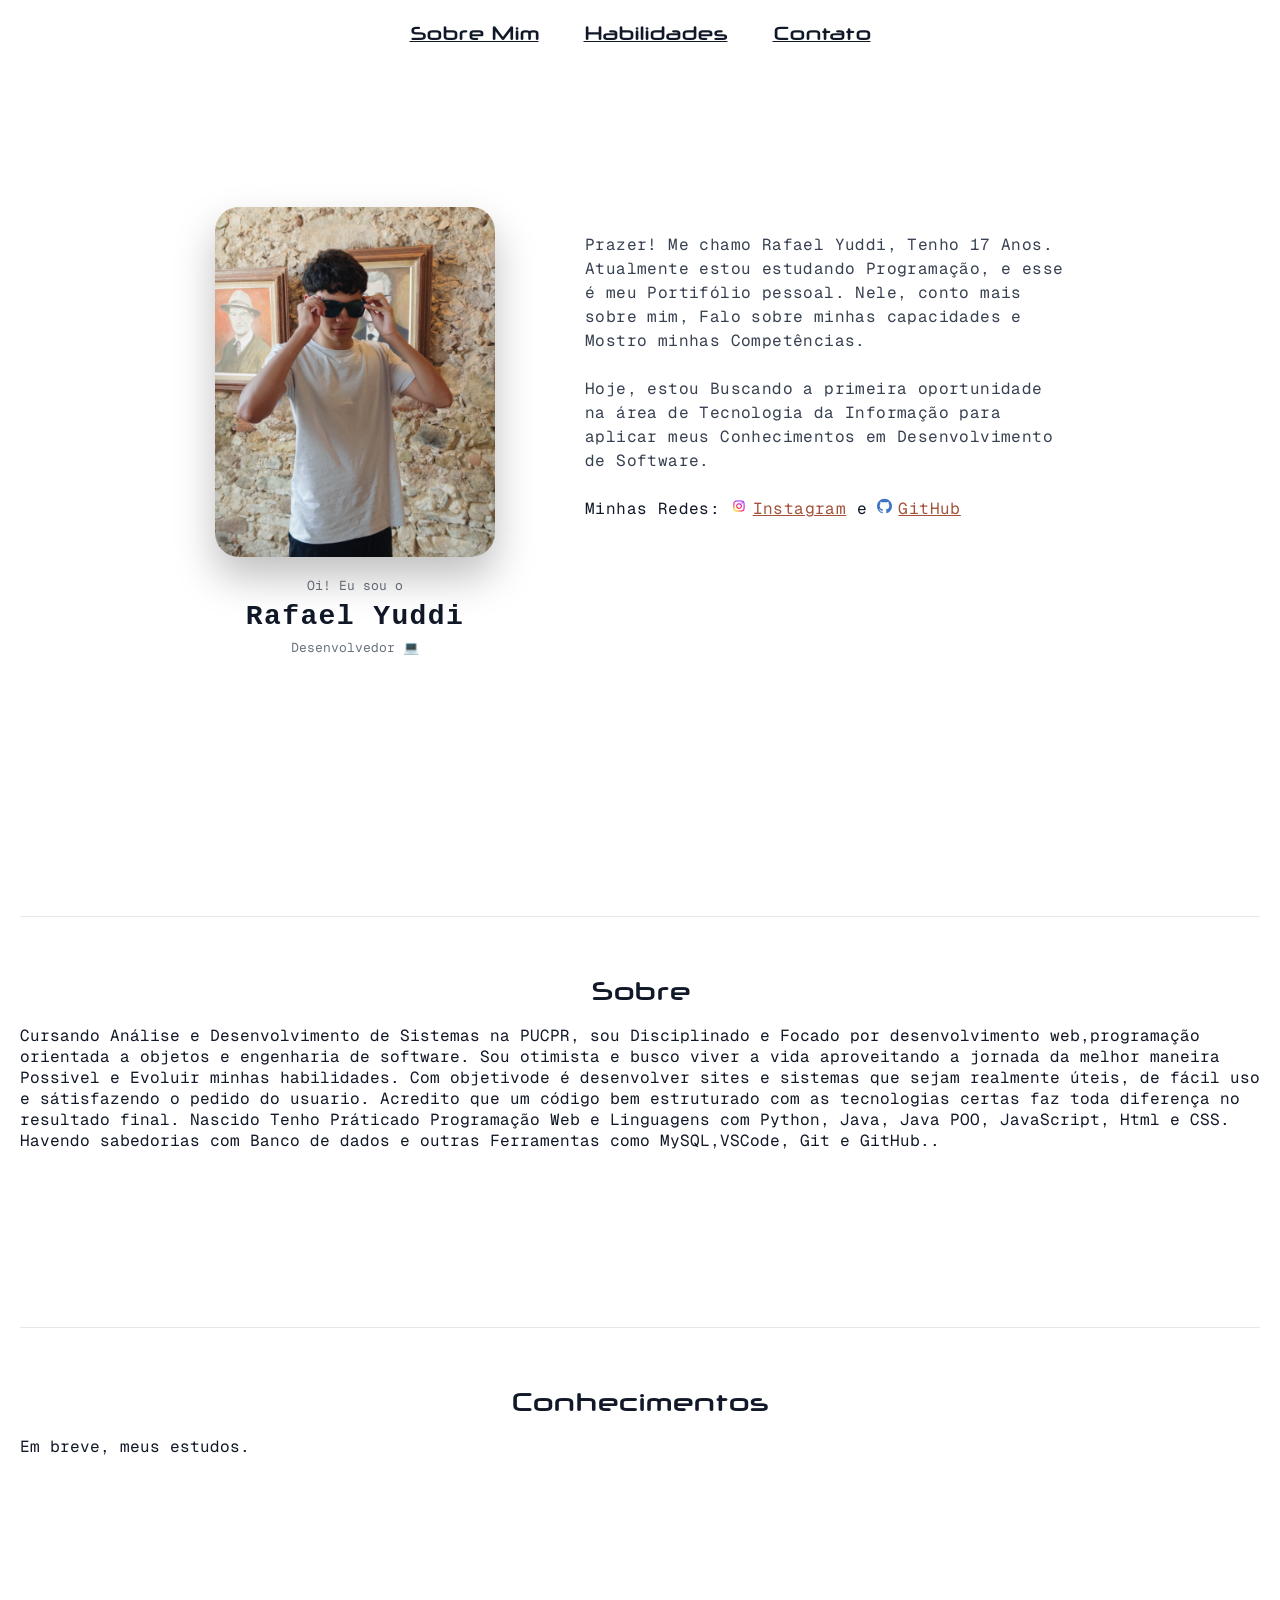
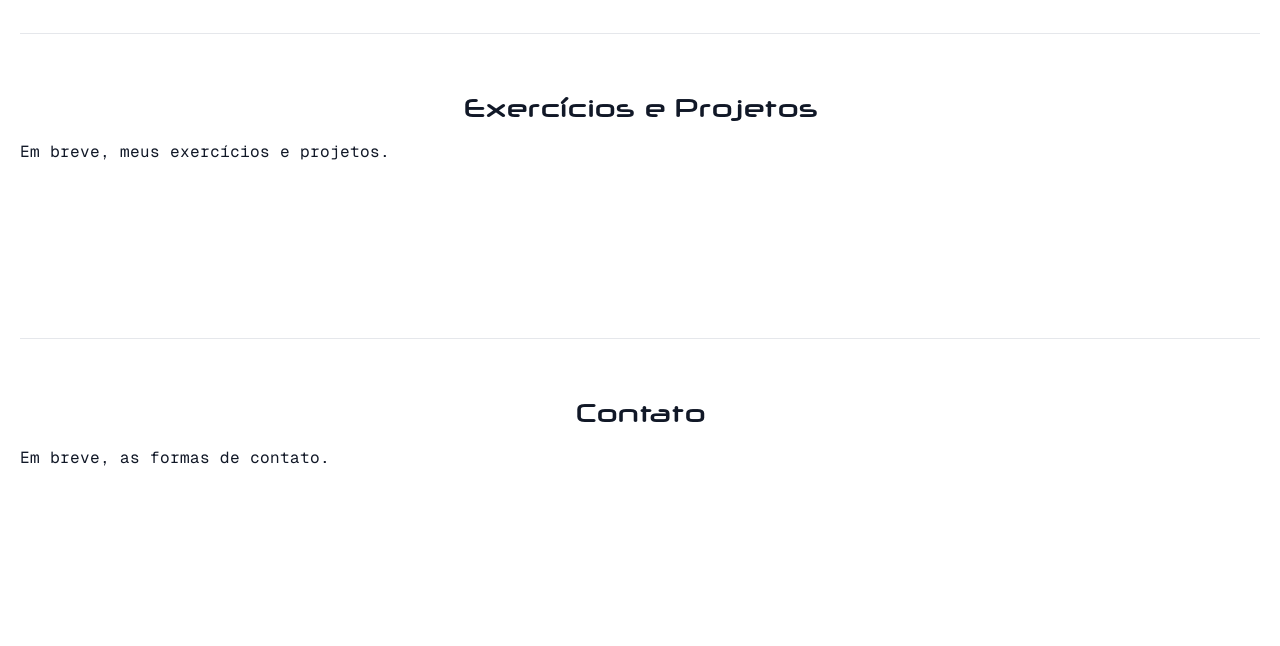
==== commit 87b68673: "Alteracoes na parte de textos em Inicio" ====
--- a/Site Competencias/testeSite/index.html
+++ b/Site Competencias/testeSite/index.html
@@ -20,8 +20,8 @@
       <nav class="menu-navegacao">
         <ul>
           <!-- Links internos para rolar a página suavemente -->
-          <li><a href="#home">Home</a></li>
-          <li><a href="#sobre">Sobre</a></li>
+          <li><a href="#sobre">Sobre Mim</a></li>
+          <li><a href="#projetos">Habilidades</a></li>
           <li><a href="#contato">Contato</a></li>
         </ul>
       </nav>
@@ -41,30 +41,36 @@
             />
           </div>
           <span class="texto-saudacao">Oi! Eu sou o</span>
-          <h1 class="nome-perfil">Rafael Yuddi :)</h1>
+          <h1 class="nome-perfil" id="texto-digitado">Rafael Yuddi :)</h1>
           <p class="subtitulo-perfil">Desenvolvedor 💻</p>
         </div>
 
         <!-- Coluna da Direita: Textos descritivos e link do Instagram -->
         <div class="coluna-texto">
           <p class="paragrafo-destaque">
-            Prazer! Me chamo Rafael Yuddi, Tenho 17 Anos. Atualmente estou estudando Programação, e esse é meu Portifólio pessoal.
-            Nele, conto mais sobre mim, Falo sobre minhas capacidades e Mostro minhas Competências.
+            Prazer! Me chamo Rafael Yuddi, Tenho 17 Anos. Atualmente estou
+            estudando Programação, e esse é meu Portifólio pessoal. Nele, conto
+            mais sobre mim, Falo sobre minhas capacidades e Mostro minhas
+            Competências.
           </p>
 
           <p class="paragrafo-comum">
-            Hoje, estou Buscando a primeira oportunidade na área de Tecnologia da Informação para aplicar meus Conhecimentos em Desenvolvimento de Software.
+            Hoje, estou Buscando a primeira oportunidade na área de Tecnologia
+            da Informação para aplicar meus Conhecimentos em Desenvolvimento de
+            Software.
           </p>
 
           <p class="links-sociais">
             Minhas Redes:
             <a
-              href="www.instagram.com/leafarxz/"
+              href="https://www.instagram.com/leafarxz/"
               target="_blank"
               rel="noopener noreferrer"
-              class="inline-flex items-center gap-1 align-middle font-medium text-truffle-trouble underline underline-offset-4 decoration-truffle-trouble/40 hover:decoration-truffle-trouble transition-colors"
+              
             >
               <img
+                padding 10;
+                fill="#E4405F"
                 alt
                 loading="lazy"
                 width="16"
@@ -72,27 +78,27 @@
                 decoding="async"
                 data-nimg="1"
                 style="color: transparent"
-                src="/instagram.svg"
+                src="img/instagram.svg "
               />Instagram</a
             >
 
             e
             <a
-              href="https://www.linkedin.com/in/lucas-yudi-ganeko-1ba3b3178"
+              href="https://github.com/Leafarzin"
               target="_blank"
               rel="noopener noreferrer"
-              class="inline-flex items-center gap-1 align-middle font-medium text-truffle-trouble underline underline-offset-4 decoration-truffle-trouble/40 hover:decoration-truffle-trouble transition-colors"
+            
             >
               <img
                 alt=""
                 loading="lazy"
-                width="16"
+                width="15"
                 height="16"
                 decoding="async"
                 data-nimg="1"
                 style="color: transparent"
-                src="/linkedin.svg"
-              />LinkedIn</a
+                src="img/github.svg "
+              />GitHub</a
             >
           </p>
         </div>
@@ -101,7 +107,29 @@
       <!-- Seções futuras para testar a rolagem da página -->
       <section id="sobre" class="secao-futura">
         <h2>Sobre</h2>
-        <p>Em breve, mais detalhes sobre mim.</p>
+        <p class="texto-sobre">
+          Cursando Análise e Desenvolvimento de Sistemas na PUCPR, sou
+          Disciplinado e Focado por desenvolvimento web,programação orientada a
+          objetos e engenharia de software. Sou otimista e busco viver a vida
+          aproveitando a jornada da melhor maneira Possivel e Evoluir minhas
+          habilidades. Com objetivode é desenvolver sites e sistemas que sejam
+          realmente úteis, de fácil uso e sátisfazendo o pedido do usuario.
+          Acredito que um código bem estruturado com as tecnologias certas faz
+          toda diferença no resultado final. Nascido Tenho Práticado Programação
+          Web e Linguagens com Python, Java, Java POO, JavaScript, Html e CSS.
+          Havendo sabedorias com Banco de dados e outras Ferramentas como
+          MySQL,VSCode, Git e GitHub..
+        </p>
+      </section>
+
+      <section id="projetos" class="secao-futura">
+        <h2>Conhecimentos</h2>
+        <p>Em breve, meus estudos.</p>
+      </section>
+
+      <section id="exercicios" class="secao-futura">
+        <h2>Exercícios e Projetos</h2>
+        <p>Em breve, meus exercícios e projetos.</p>
       </section>
 
       <section id="contato" class="secao-futura">
--- a/Site Competencias/testeSite/css/style.css
+++ b/Site Competencias/testeSite/css/style.css
@@ -4,25 +4,25 @@
 
 /* Faz a página deslizar suavemente (em vez de pular) ao clicar nos links do menu */
 html {
-    scroll-behavior: smooth;
+  scroll-behavior: smooth;
 }
 
 /* Registra a fonte Neuropol X para podermos usá-la com o nome 'NeuropolX'.
    Ela é usada no menu e nos títulos das seções */
 @font-face {
-    font-family: 'NeuropolX';                           /* nome que usaremos no CSS para chamar essa fonte */
-    src: url('../Neuropol X Rg.otf') format('opentype'); /* caminho do arquivo da fonte (../ = sobe uma pasta, saindo de css/) */
+  font-family: "NeuropolX"; /* nome que usaremos no CSS para chamar essa fonte */
+  src: url("../Neuropol X Rg.otf") format("opentype"); /* caminho do arquivo da fonte (../ = sobe uma pasta, saindo de css/) */
 }
 
 /* Estilo base da página inteira. Tudo que não tiver regra própria herda daqui */
 body {
-    margin: 0;                                /* remove a margem padrão que o navegador coloca nas bordas */
-    padding: 0;                               /* remove o espaço interno padrão */
-    background-color: #ffffff;                /* fundo branco */
-    color: #111827;                           /* cor padrão dos textos (preto suave) */
-    font-family: 'Geist Mono', monospace;     /* fonte padrão do site (a do Yudi); se não carregar, usa a monospace comum */
+  margin: 0; /* remove a margem padrão que o navegador coloca nas bordas */
+  padding: 0; /* remove o espaço interno padrão */
+  background-color: #ffffff; /* fundo branco */
+  color: #111827; /* cor padrão dos textos (preto suave) */
+  font-family:
+    "Geist Mono", monospace; /* fonte padrão do site (a do Yudi); se não carregar, usa a monospace comum */
 }
-
 
 /* =========================================================
    MENU (Home / Sobre / Contato)
@@ -30,34 +30,34 @@
 
 /* Caixa do cabeçalho: segura o menu e o centraliza no topo da tela */
 .cabecalho-topo {
-    display: flex;                            /* ativa o Flexbox para poder alinhar o conteúdo */
-    justify-content: center;                  /* centraliza o menu na horizontal */
-    padding: 22px 0;                          /* espaço interno: 22px acima e abaixo do menu, 0 nos lados */
+  display: flex; /* ativa o Flexbox para poder alinhar o conteúdo */
+  justify-content: center; /* centraliza o menu na horizontal */
+  padding: 22px 0; /* espaço interno: 22px acima e abaixo do menu, 0 nos lados */
 }
 
 /* Lista (ul) do menu: transforma a lista vertical em uma linha horizontal */
 .menu-navegacao ul {
-    list-style: none;                         /* tira as bolinhas da lista */
-    display: flex;                            /* coloca os itens (li) lado a lado */
-    gap: 45px;                                /* distância entre Home, Sobre e Contato */
-    padding: 0;                               /* tira o recuo padrão da lista */
-    margin: 0;                                /* tira a margem padrão da lista */
+  list-style: none; /* tira as bolinhas da lista */
+  display: flex; /* coloca os itens (li) lado a lado */
+  gap: 45px; /* distância entre Home, Sobre e Contato */
+  padding: 0; /* tira o recuo padrão da lista */
+  margin: 0; /* tira a margem padrão da lista */
 }
 
 /* Links (a) do menu: aparência das palavras */
 .menu-navegacao ul li a {
-    font-family: 'NeuropolX', sans-serif;     /* fonte Neuropol X; se falhar, usa sans-serif comum */
-    font-weight: bold;                        /* negrito */
-    font-size: 18px;                          /* tamanho da letra */
-    color: #111827;                           /* cor do texto (preto suave) */
-    /*text-decoration: none;*/                /* DESATIVADA: se tirar os símbolos de comentário, o sublinhado dos links some */
+  font-family:
+    "NeuropolX", sans-serif; /* fonte Neuropol X; se falhar, usa sans-serif comum */
+  font-weight: bold; /* negrito */
+  font-size: 18px; /* tamanho da letra */
+  color: #111827; /* cor do texto (preto suave) */
+  /*text-decoration: none;*/ /* DESATIVADA: se tirar os símbolos de comentário, o sublinhado dos links some */
 }
 
 /* Efeito do menu ao passar o mouse por cima */
 .menu-navegacao ul li a:hover {
-    color: #566c8a;                           /* muda para um azul acinzentado quando o mouse está em cima */
+  color: #566c8a; /* muda para um azul acinzentado quando o mouse está em cima */
 }
-
 
 /* =========================================================
    CAIXA PRINCIPAL (envolve todo o conteúdo do site)
@@ -65,11 +65,10 @@
 
 /* A tag <main> é a "coluna" central onde ficam todas as seções */
 main {
-    max-width: 1330px;                        /* largura máxima da coluna; em telas maiores ela para de crescer */
-    margin: 0 auto;                           /* 0 em cima/embaixo; "auto" nos lados centraliza a coluna na tela */
-    padding: 0 20px;                          /* 0 em cima/embaixo; 20px nos lados para o conteúdo não colar na borda */
+  max-width: 1330px; /* largura máxima da coluna; em telas maiores ela para de crescer */
+  margin: 0 auto; /* 0 em cima/embaixo; "auto" nos lados centraliza a coluna na tela */
+  padding: 0 20px; /* 0 em cima/embaixo; 20px nos lados para o conteúdo não colar na borda */
 }
-
 
 /* =========================================================
    SEÇÃO HOME (foto à esquerda + texto à direita)
@@ -77,84 +76,91 @@
 
 /* Caixa que organiza a foto e o texto lado a lado */
 .secao-apresentacao {
-    display: flex;                            /* ativa o Flexbox: cria as duas colunas lado a lado */
-    justify-content: center;                  /* centraliza o conjunto (foto + texto) na horizontal */
-    align-items: flex-start;                  /* alinha os dois pelo TOPO (em vez do meio) */
-    gap: 90px;                                /* distância entre a foto e o texto */
-    padding: 140px 20px;                      /* 140px em cima e embaixo (empurra tudo para baixo); 20px nos lados */
-    max-width: 1100px;                        /* largura máxima desta seção */
-    margin: 0 auto;                           /* centraliza a seção dentro da main */
+  display: flex; /* ativa o Flexbox: cria as duas colunas lado a lado */
+  justify-content: center; /* centraliza o conjunto (foto + texto) na horizontal */
+  align-items: flex-start; /* alinha os dois pelo TOPO (em vez do meio) */
+  gap: 90px; /* distância entre a foto e o texto */
+  padding: 140px 20px; /* 140px em cima e embaixo (empurra tudo para baixo); 20px nos lados */
+  max-width: 1100px; /* largura máxima desta seção */
+  margin: 0 auto; /* centraliza a seção dentro da main */
 }
-
 
 /* ---------- Coluna da esquerda: foto, saudação, nome e subtítulo ---------- */
 
 /* Empilha foto, saudação, nome e subtítulo em uma coluna */
 .coluna-perfil {
-    display: flex;                            /* ativa o Flexbox */
-    flex-direction: column;                   /* coloca os itens um embaixo do outro (em vez de lado a lado) */
-    align-items: center;                      /* centraliza cada item na horizontal dentro da coluna */
-    text-align: center;                       /* centraliza o texto dentro de cada item */
+  display: flex; /* ativa o Flexbox */
+  flex-direction: column; /* coloca os itens um embaixo do outro (em vez de lado a lado) */
+  align-items: center; /* centraliza cada item na horizontal dentro da coluna */
+  text-align: center; /* centraliza o texto dentro de cada item */
 }
 
 /* Foto de perfil */
 .imagem-perfil {
-    width: 280px;                             /* largura da foto */
-    height: 350px;                            /* altura da foto */
-    object-fit: cover;                        /* a foto preenche a caixa sem ficar esticada (corta o que sobrar) */
-    border-radius: 24px;                      /* arredonda os cantos */
-    box-shadow: 0 10px 25px rgba(0, 0, 0, 0.08); /* sombra: 0 de lado, 10px para baixo, 25px de desfoque, preto bem fraquinho */
+  width: 280px; /* largura da foto */
+  height: 350px; /* altura da foto */
+  object-fit: cover; /* a foto preenche a caixa sem ficar esticada (corta o que sobrar) */
+  border-radius: 24px; /* arredonda os cantos */
+  box-shadow: 0 20px 40px rgba(3, 3, 3, 0.25); /* sombra mais marcada */
+  transition: transform 0.1s ease-out; /* a foto muda de forma suave, em 0.3 segundos */
+}
+
+/* Caixa que envolve a foto: dá profundidade para a inclinação */
+.container-foto {
+  perspective: 600px; /* quanto menor o número, mais forte o efeito 3D */
 }
 
 /* Frase pequena abaixo da foto ("Oi! Eu sou o") */
 .texto-saudacao {
-    margin-top: 15px;                         /* espaço entre a foto e esta frase */
-    font-size: 13px;                          /* tamanho pequeno da letra */
-    color: #6b7280;                           /* cinza suave */
+  margin-top: 15px; /* espaço entre a foto e esta frase */
+  font-size: 13px; /* tamanho pequeno da letra */
+  color: #6b7280; /* cinza suave */
 }
 
 /* Seu nome em destaque (o <h1>) */
 .nome-perfil {
-    font-size: 28px;                          /* tamanho da letra do nome */
-    margin: 7px 0;                            /* espaço de FORA: 7px acima e abaixo, 0 nos lados */
-    font-family: 'Neuropol X', monospace;     /* fonte do nome; se não achar, usa a monospace comum */
-    font-weight: bold;                        /* negrito */
-    letter-spacing: 0.05em;                   /* espaço extra entre as letras (0.05em = 5% do tamanho da letra) */
-    color: #111827;                           /* preto suave */
+  font-size: 28px; /* tamanho da letra do nome */
+  margin: 7px 0; /* espaço de FORA: 7px acima e abaixo, 0 nos lados */
+  font-family:
+    "Neuropol X", monospace; /* fonte do nome; se não achar, usa a monospace comum */
+  font-weight: bold; /* negrito */
+  letter-spacing: 0.05em; /* espaço extra entre as letras (0.05em = 5% do tamanho da letra) */
+  color: #111827; /* preto suave */
 }
 
 /* Subtítulo abaixo do nome ("Desenvolvedor 💻") */
 .subtitulo-perfil {
-    font-size: 13px;                          /* tamanho pequeno da letra */
-    color: #6b7280;                           /* cinza suave */
-    margin: 0;                                /* tira a margem padrão do parágrafo para ficar colado no nome */
+  font-size: 13px; /* tamanho pequeno da letra */
+  color: #6b7280; /* cinza suave */
+  margin: 0; /* tira a margem padrão do parágrafo para ficar colado no nome */
 }
-
 
 /* ---------- Coluna da direita: textos de apresentação ---------- */
 
 /* Bloco com todos os parágrafos ao lado da foto */
 .coluna-texto {
-    max-width: 480px;                         /* largura máxima do bloco (evita linhas muito compridas) */
-    font-size: 16px;                          /* tamanho da letra dos parágrafos (era 14px) */
-    letter-spacing: 0.025em;                  /* espaço entre as letras, igual ao tracking-wide do Yudi */
-    line-height: 1.5;                         /* altura da linha: 1.5x o tamanho da letra (espaço entre as linhas) */
-    padding-top: 10px;                        /* espaço interno em cima: o texto começa um pouco abaixo do topo da foto */
+  max-width: 480px; /* largura máxima do bloco (evita linhas muito compridas) */
+  font-size: 16px; /* tamanho da letra dos parágrafos (era 14px) */
+  letter-spacing: 0.025em; /* espaço entre as letras, igual ao tracking-wide do Yudi */
+  line-height: 1.5; /* altura da linha: 1.5x o tamanho da letra (espaço entre as linhas) */
+  padding-top: 10px; /* espaço interno em cima: o texto começa um pouco abaixo do topo da foto */
 }
 
 /* Parágrafos de apresentação (o do Instagram tem estilo próprio abaixo) */
-.paragrafo-destaque, .paragrafo-comum {
-    margin-bottom: 24px;                      /* espaço entre um parágrafo e o seguinte */
-    color: #374151;                           /* cinza escuro, confortável para ler */
+.paragrafo-destaque,
+.paragrafo-comum {
+  margin-bottom: 24px; /* espaço entre um parágrafo e o seguinte */
+  color: #374151; /* cinza escuro, confortável para ler */
 }
 
 /* Links de redes sociais (Instagram) */
 .links-sociais a {
-    color: #111827;                           /* preto suave, combinando com o texto */
-    text-decoration: underline;               /* mantém o sublinhado para parecer link */
-    font-weight: bold;                        /* negrito */
+  color: #a35139; /* preto suave, combinando com o texto */
+  text-decoration: underline ; /* mantém o sublinhado para parecer link */
+  display: inline-flex; /* ícone e palavra lado a lado */
+  align-items: baseline; /* alinha os dois na vertical */
+  gap: 6px; /* espaço entre o ícone e o texto */
 }
-
 
 /* =========================================================
    SEÇÕES SOBRE E CONTATO (temporárias, para testar o menu)
@@ -162,15 +168,15 @@
 
 /* Caixa de cada seção abaixo da Home */
 .secao-futura {
-    max-width: 1330px;                        /* largura máxima da seção (igual à da main) */
-    margin: 120px auto;                       /* 120px de espaço acima e abaixo; "auto" nos lados centraliza */
-    text-align: left;                         /* textos começam pela esquerda */
-    padding: 40px 0;                          /* 40px em cima e embaixo; 0 nos lados, para o texto colar na borda esquerda da main */
-    border-top: 1px solid #e5e7eb;            /* linha cinza fina no topo, separando as seções */
+  max-width: 1330px; /* largura máxima da seção (igual à da main) */
+  margin: 120px auto; /* 120px de espaço acima e abaixo; "auto" nos lados centraliza */
+  text-align: left; /* textos começam pela esquerda */
+  padding: 40px 0; /* 40px em cima e embaixo; 0 nos lados, para o texto colar na borda esquerda da main */
+  border-top: 1px solid #e5e7eb; /* linha cinza fina no topo, separando as seções */
 }
 
 /* Títulos "Sobre" e "Contato" (os <h2> dentro da seção) */
 .secao-futura h2 {
-    font-family: 'NeuropolX', sans-serif;     /* mesma fonte do menu */
-    text-align: center;                       /* só o título fica no centro; o resto da seção fica à esquerda */
-}+  font-family: "NeuropolX", sans-serif; /* mesma fonte do menu */
+  text-align: center; /* só o título fica no centro; o resto da seção fica à esquerda */
+}
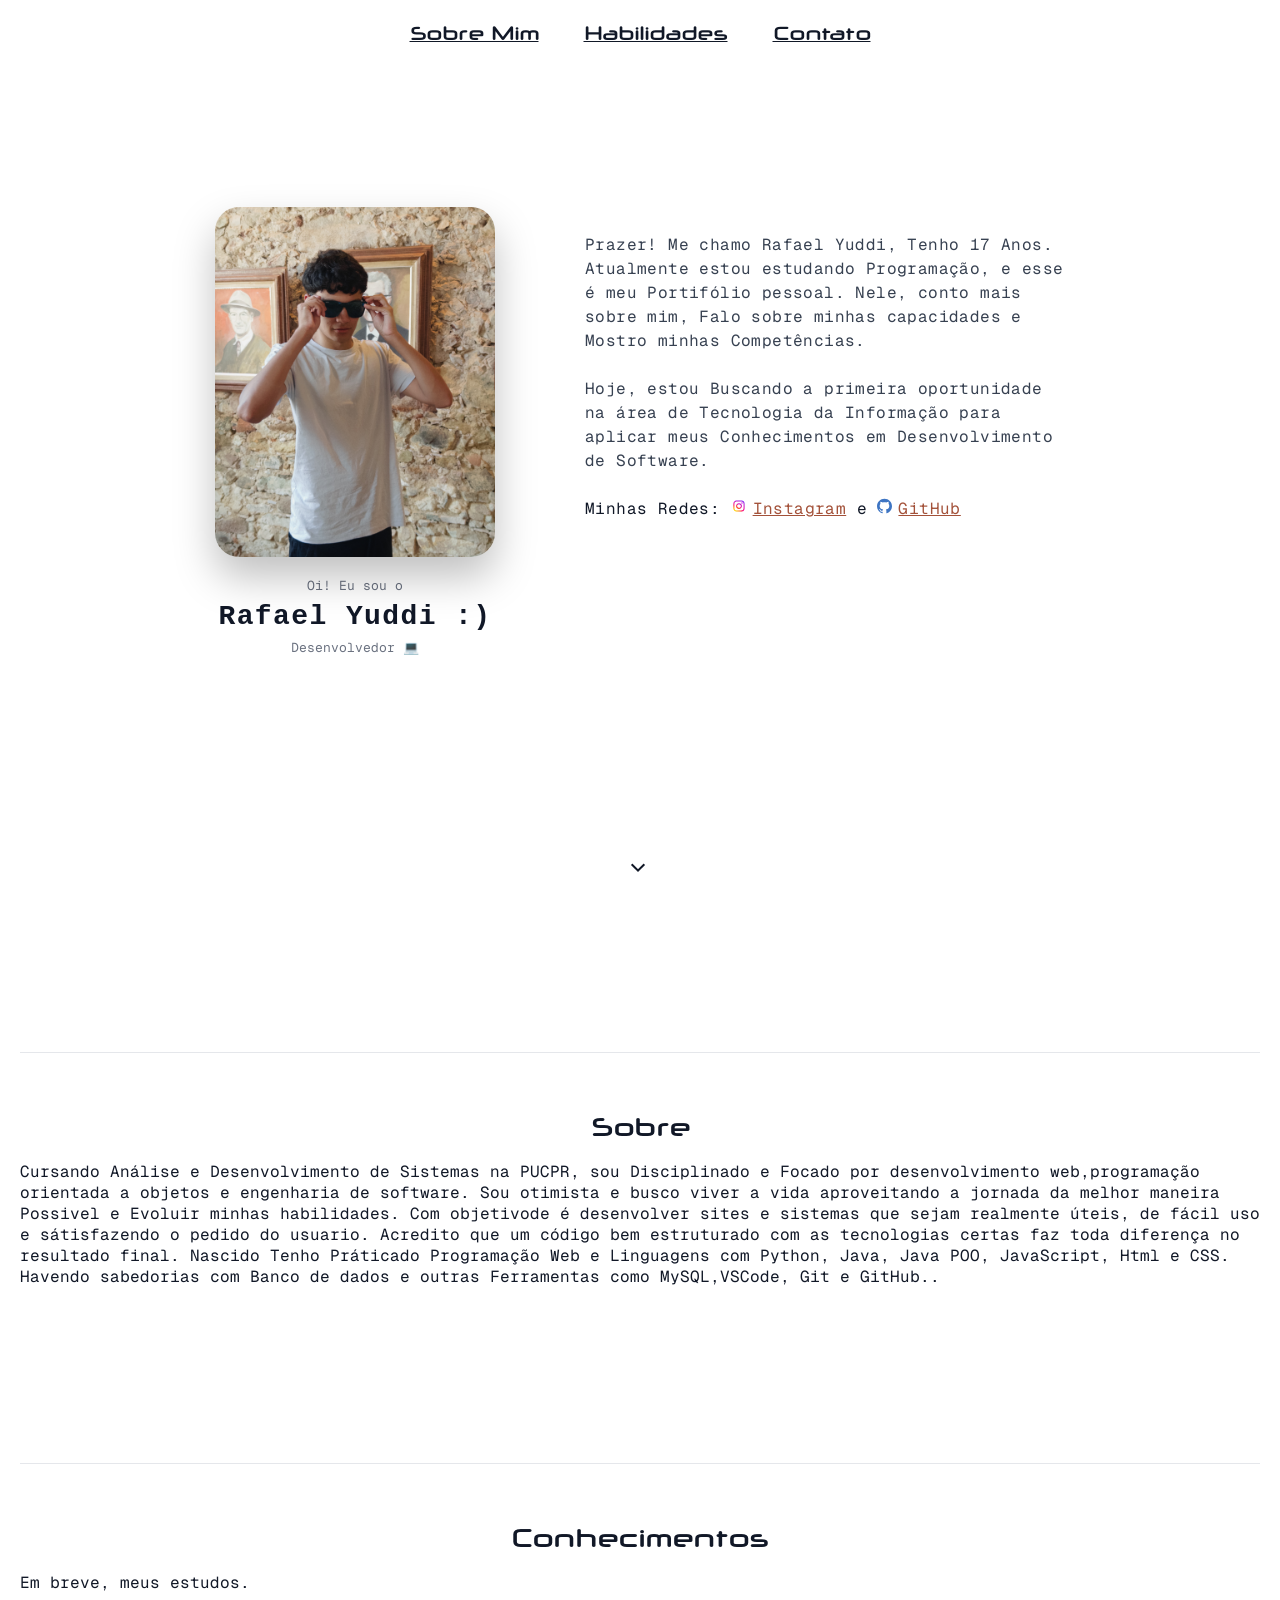
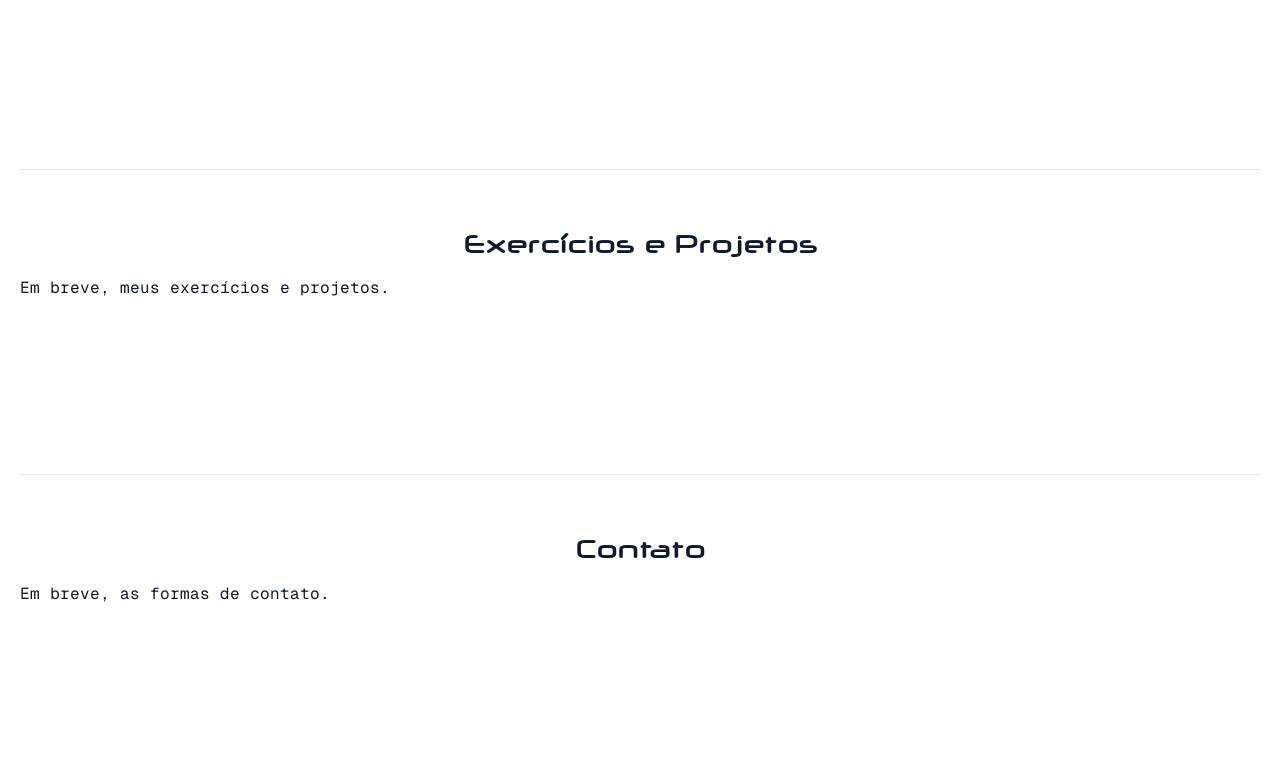
==== commit ddb8d19a: "Criaando uma seta de rolagem que fica no meio" ====
--- a/Site Competencias/testeSite/index.html
+++ b/Site Competencias/testeSite/index.html
@@ -26,6 +26,9 @@
         </ul>
       </nav>
     </header>
+    
+    <!-- Seta que avisa que há mais conteúdo abaixo -->
+    <div class="seta-rolagem"></div>
 
     <!-- Conteúdo principal do site -->
     <main>
--- a/Site Competencias/testeSite/css/style.css
+++ b/Site Competencias/testeSite/css/style.css
@@ -76,6 +76,7 @@
 
 /* Caixa que organiza a foto e o texto lado a lado */
 .secao-apresentacao {
+  min-height: 65vh;   /* a apresentação ocupa a tela inteira; o Sobre só aparece ao rolar */
   display: flex; /* ativa o Flexbox: cria as duas colunas lado a lado */
   justify-content: center; /* centraliza o conjunto (foto + texto) na horizontal */
   align-items: flex-start; /* alinha os dois pelo TOPO (em vez do meio) */
@@ -180,3 +181,27 @@
   font-family: "NeuropolX", sans-serif; /* mesma fonte do menu */
   text-align: center; /* só o título fica no centro; o resto da seção fica à esquerda */
 }
+
+
+/* --- SETA DE ROLAGEM --- */
+
+/* Define a animação de sobe e desce da seta */
+@keyframes balancar {
+    0%   { transform: translateY(0) rotate(45deg); }    /* começo: posição normal */
+    50%  { transform: translateY(8px) rotate(45deg); }  /* metade: desce 8px */
+    100% { transform: translateY(0) rotate(45deg); }    /* fim: volta para cima */
+}
+
+/* Seta fixa no rodapé da tela, desenhada com bordas */
+.seta-rolagem {
+    position: fixed;                  /* fica parada na tela, mesmo se a página rolar */
+    bottom: 30px;                     /* 30px acima da borda de baixo da tela */
+    left: 50%;                        /* começa no meio da tela */
+    margin-left: -7px;                /* volta metade da largura, para centralizar (usei margin porque o transform já está ocupado com o giro) */
+    width: 8px;                      /* tamanho menor que a seta anterior */
+    height: 8px;
+    border-right: 2px solid #111827;  /* lado direito do "V" */
+    border-bottom: 2px solid #111827; /* lado de baixo do "V" */
+    transform: rotate(45deg);         /* gira 45° para formar a ponta para baixo */
+    animation: balancar 1.5s infinite;   /* sobe e desce para sempre, a cada 1.5 segundos */  
+}
